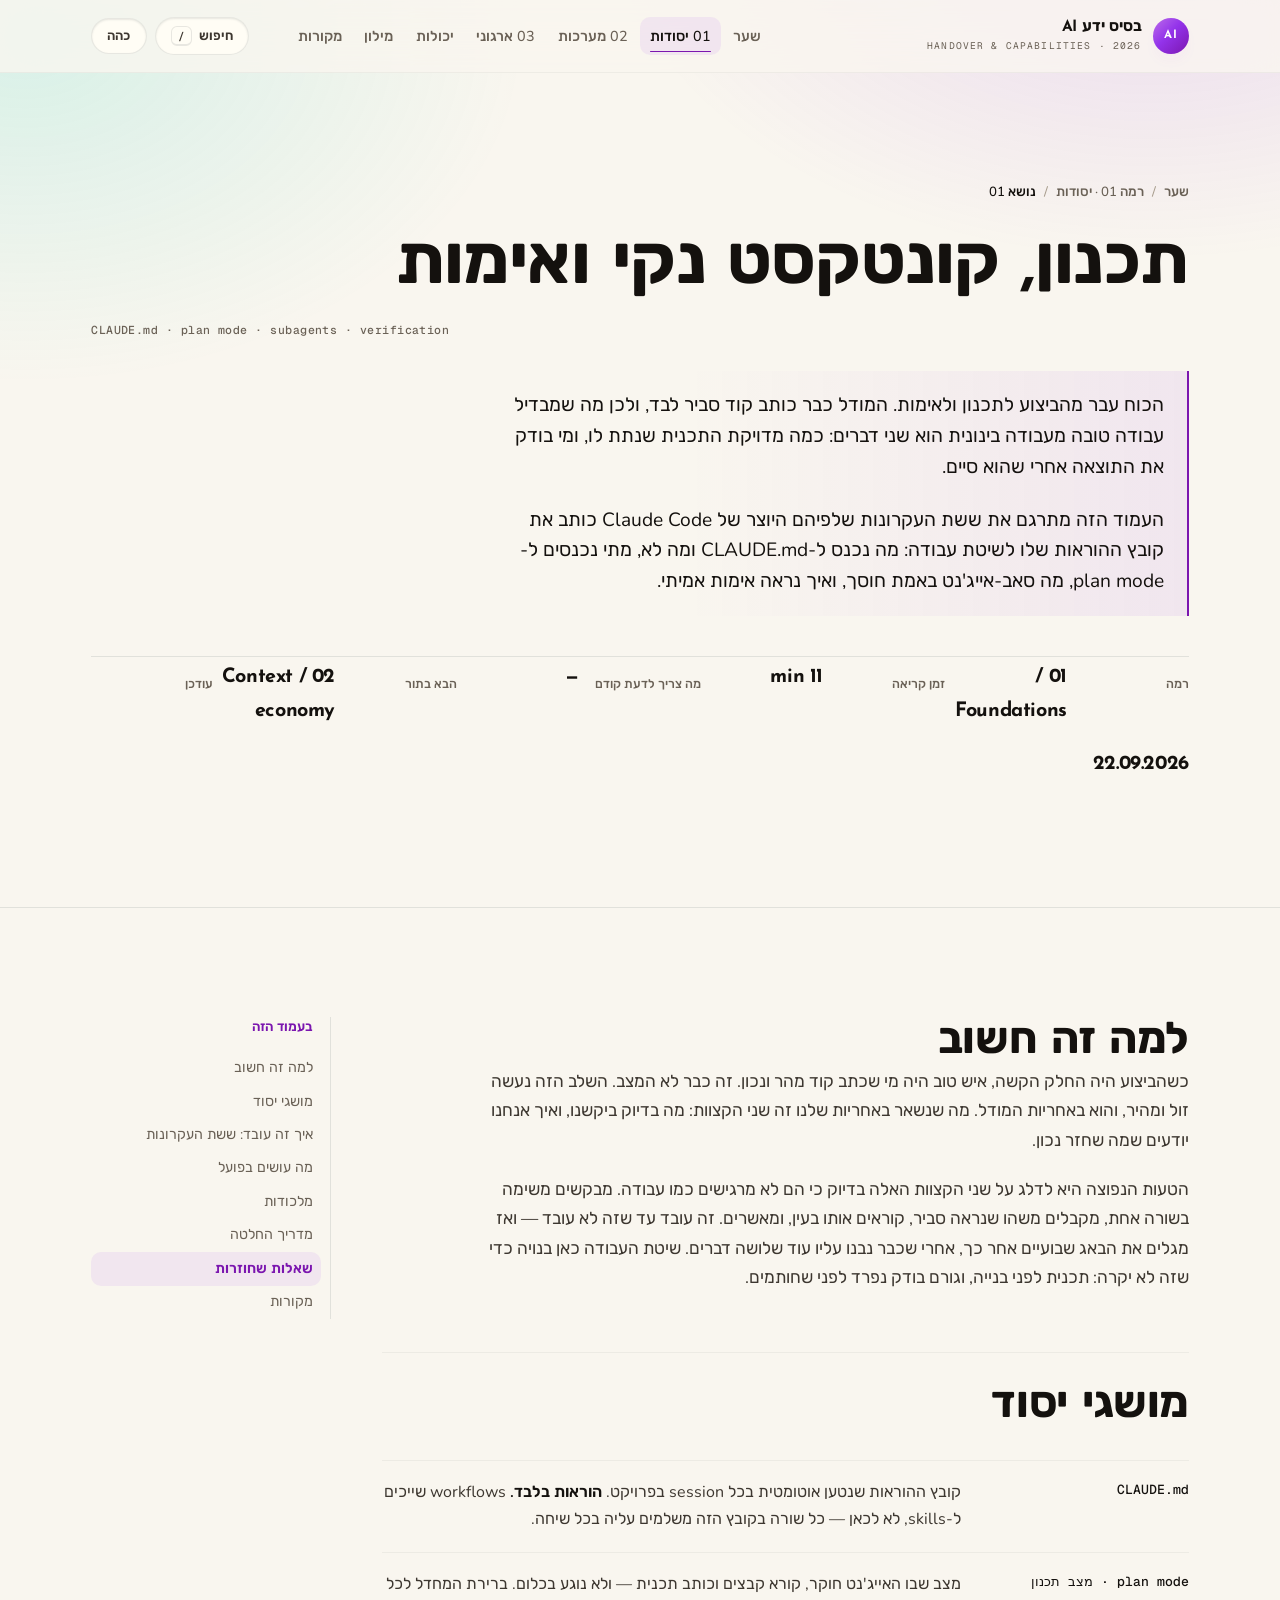
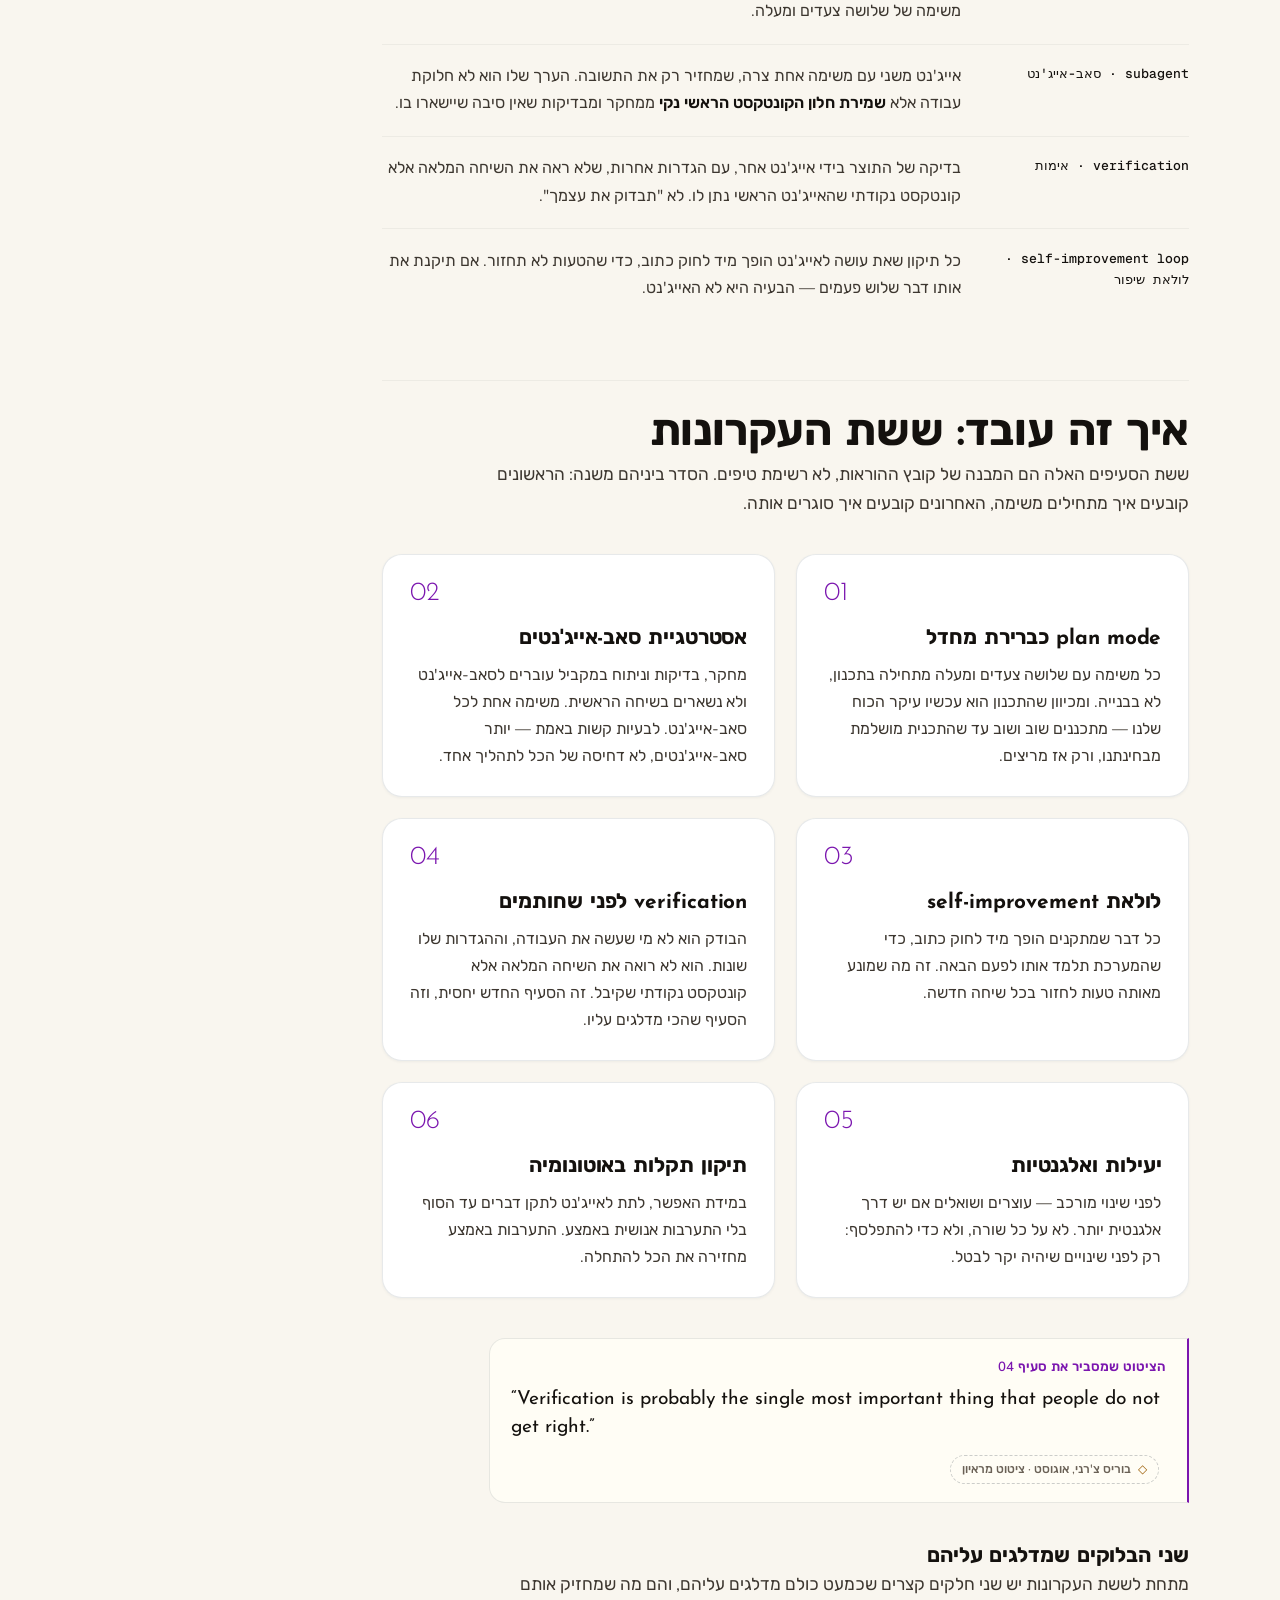
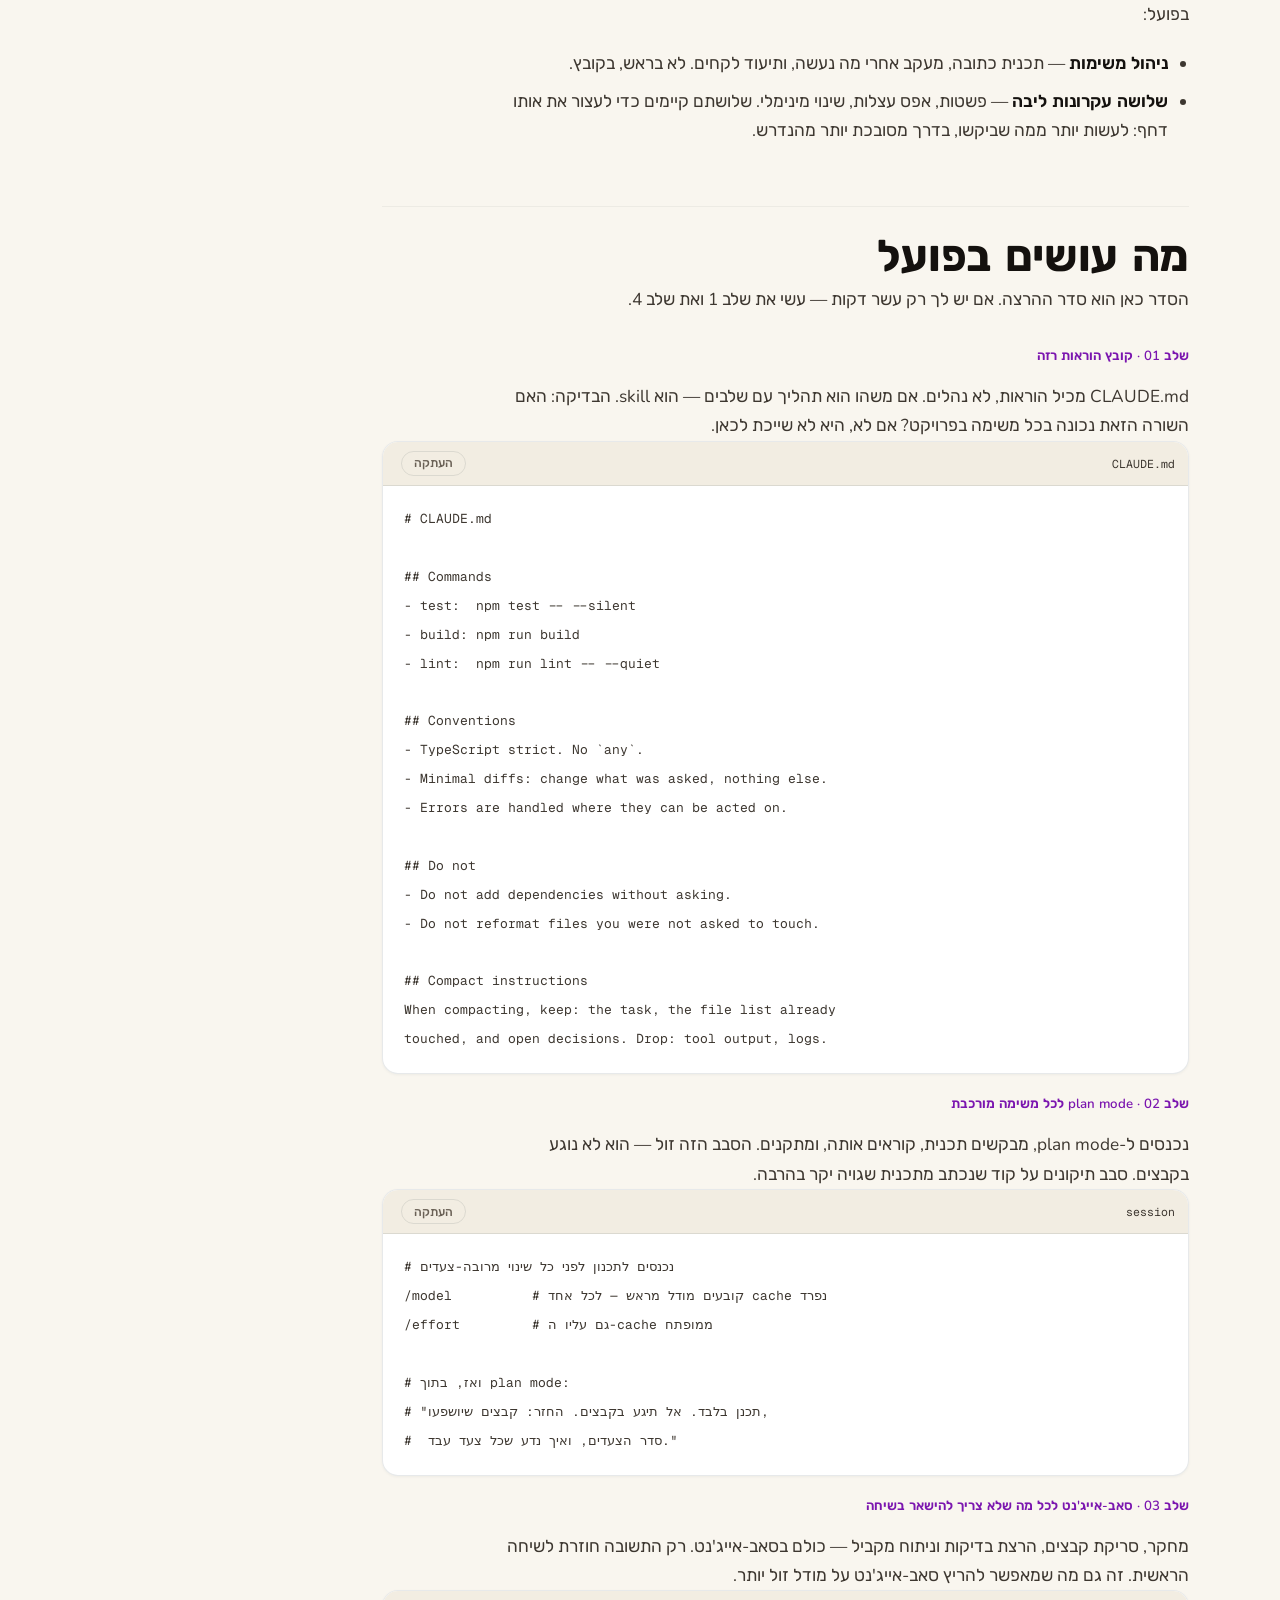
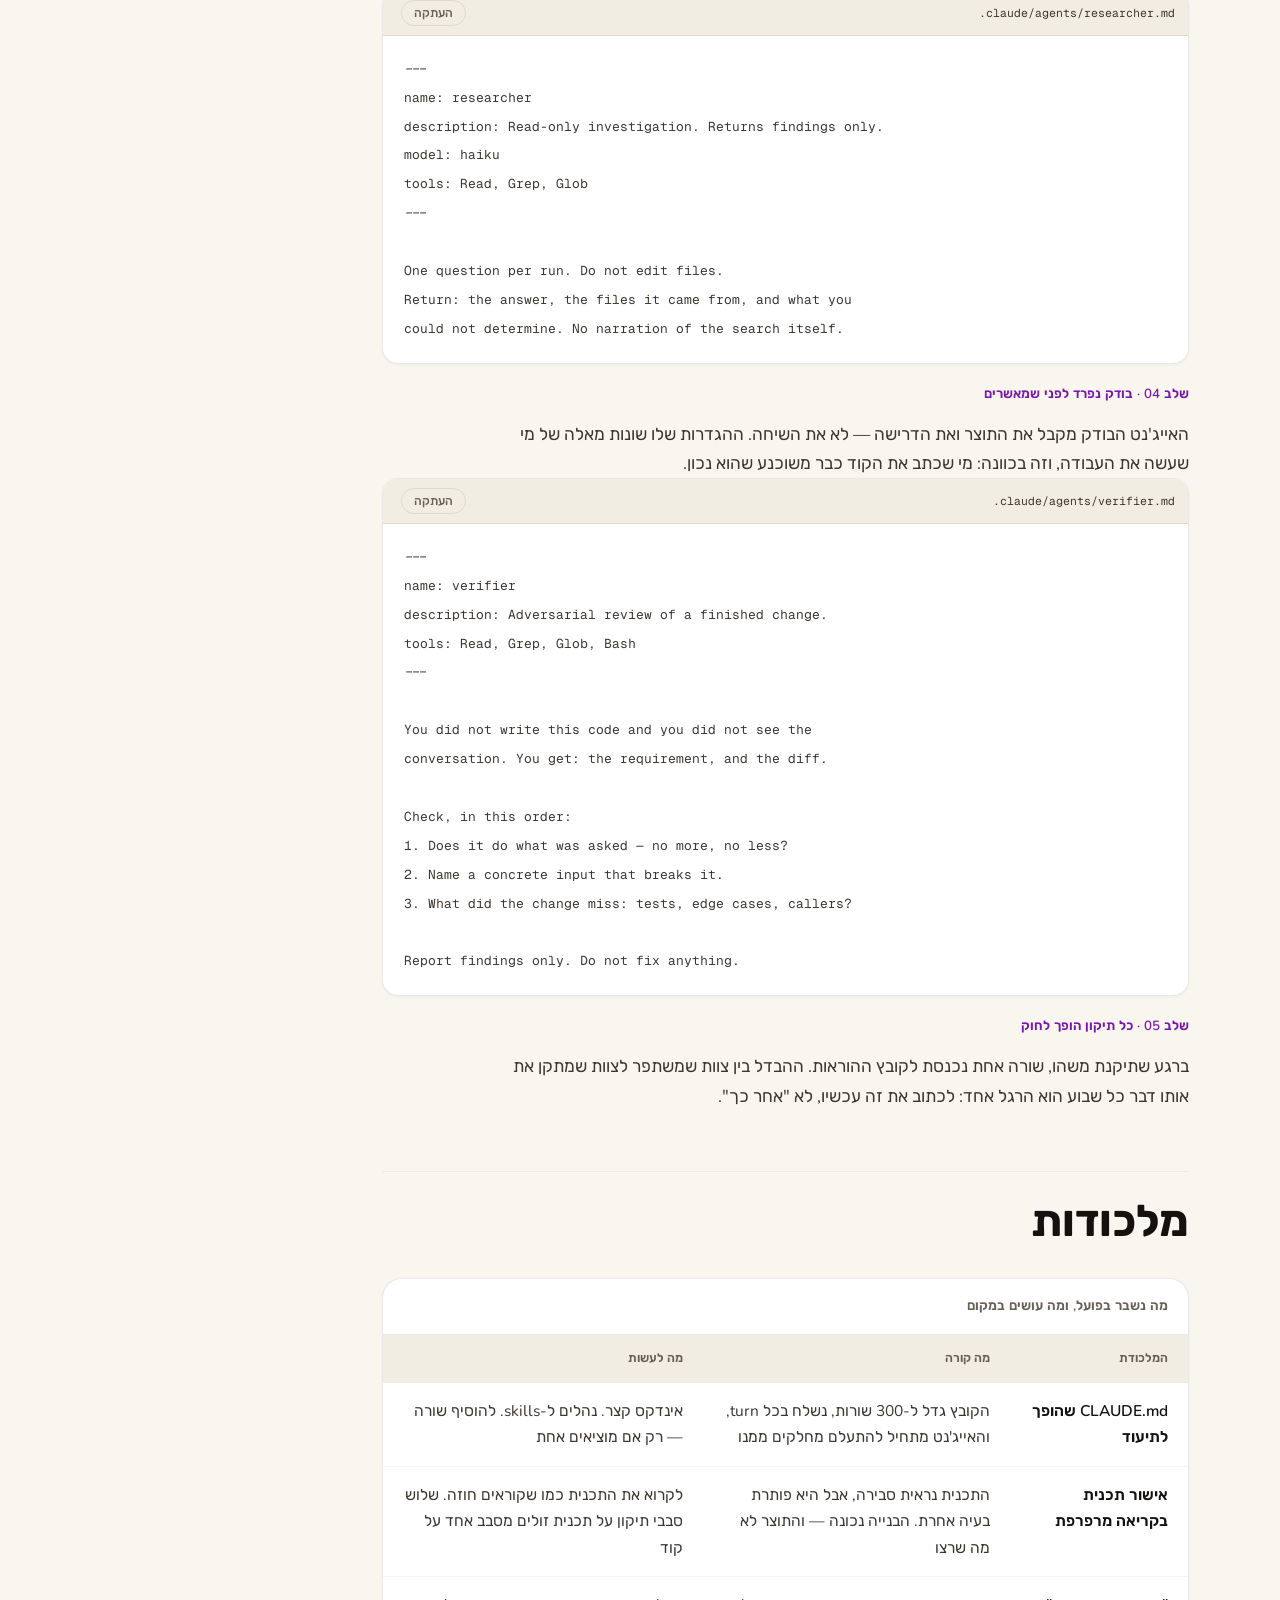
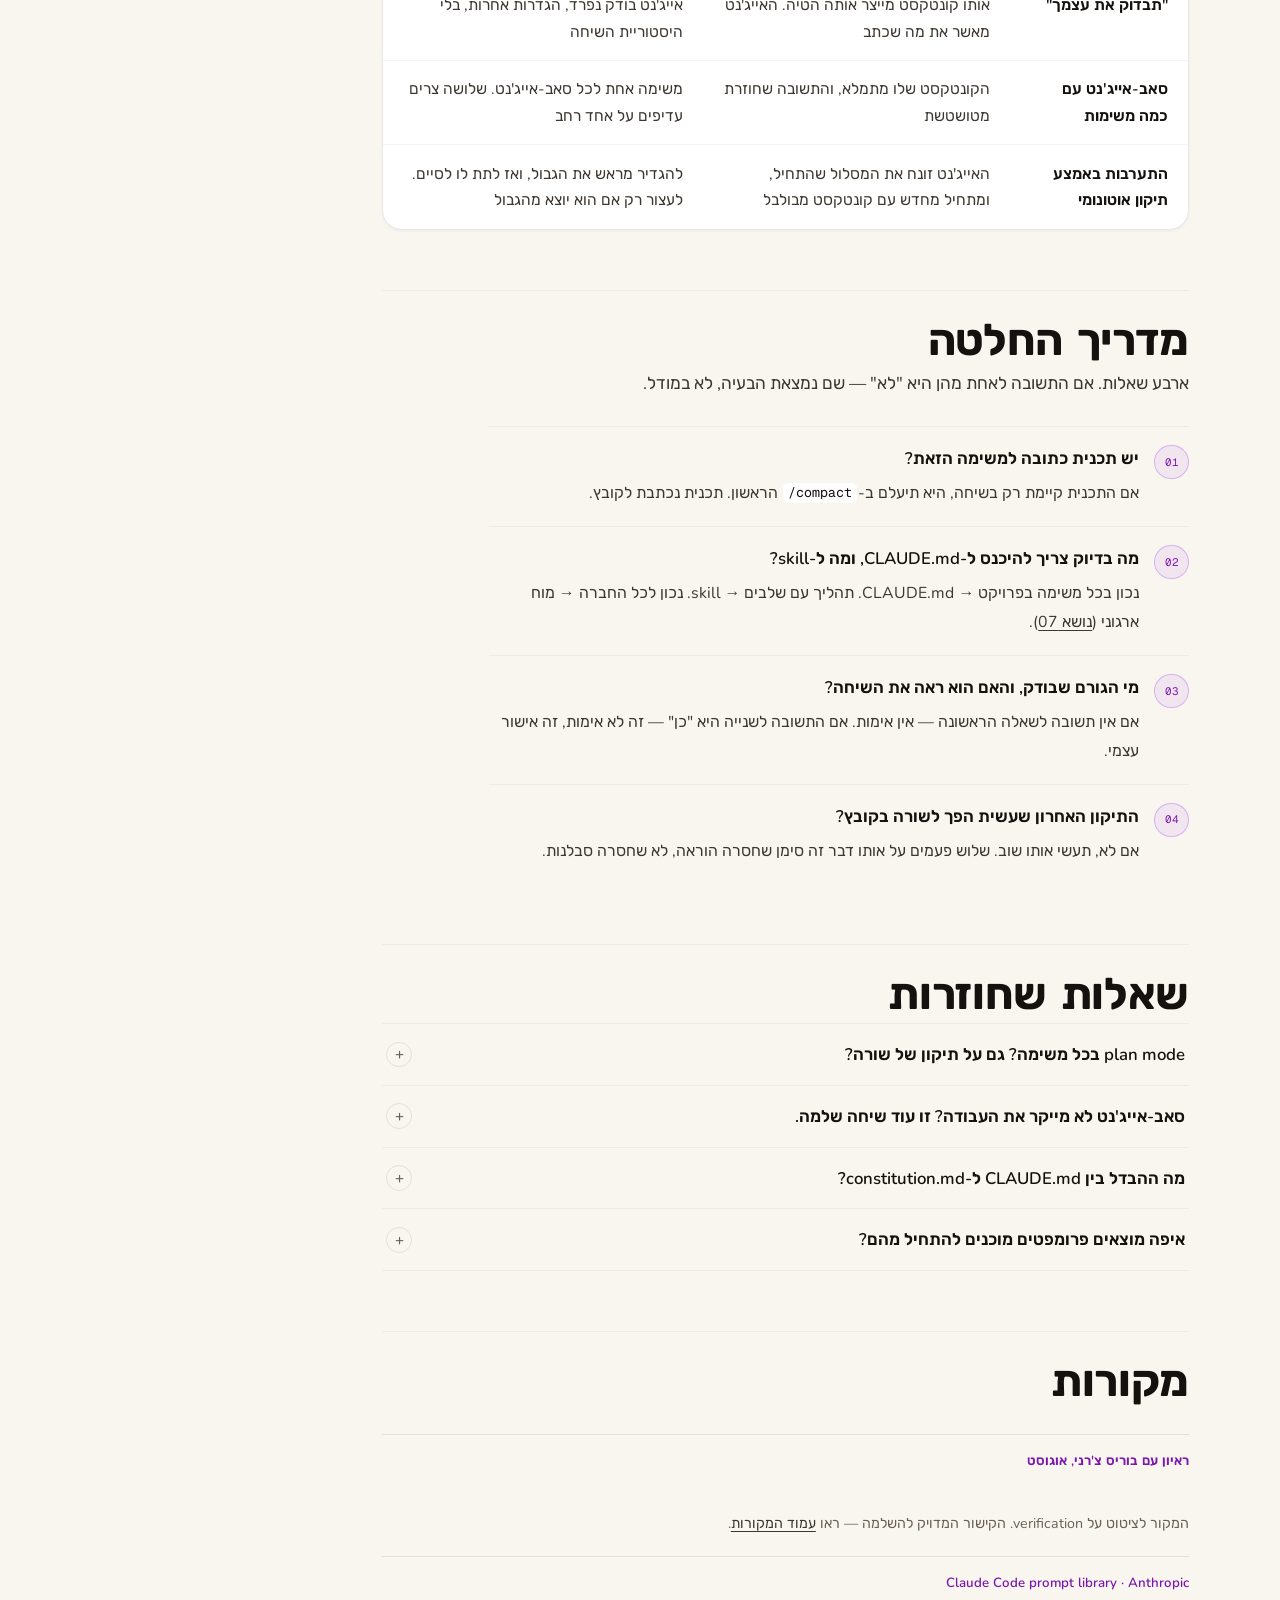
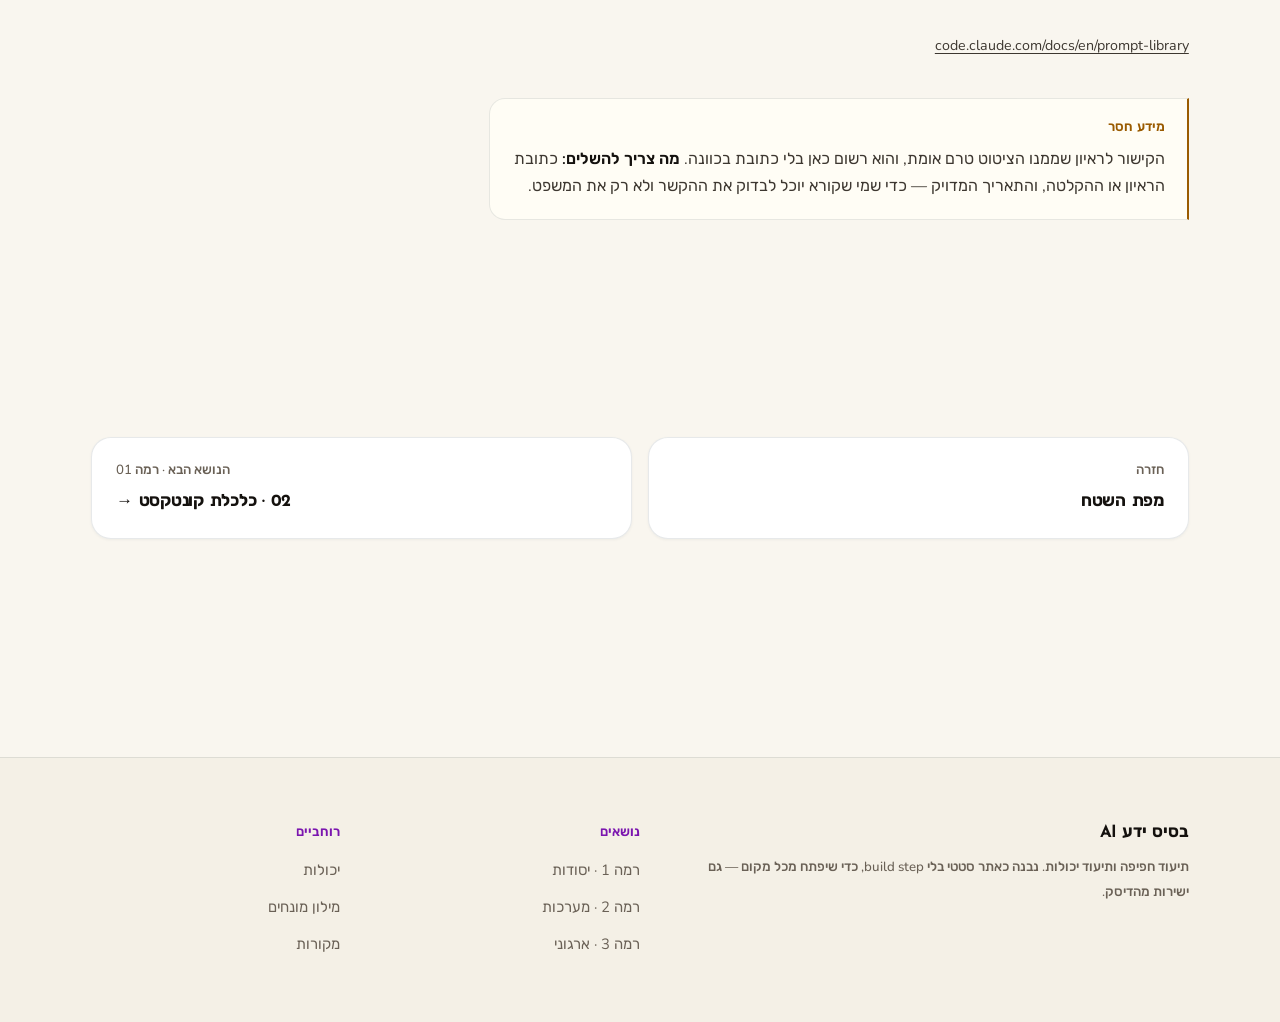
==== 01-claude-md.html @ 1cd757cf "Add all site files for Vercel deployment Generated with Claude Code" ====
<!DOCTYPE html>
<html lang="he" dir="rtl" data-theme="light">
<head>
<meta charset="utf-8">
<meta name="viewport" content="width=device-width, initial-scale=1">
<title>CLAUDE.md, plan mode ו-verification — בסיס ידע AI</title>
<meta name="description" content="ששת העקרונות שלפיהם נכתב CLAUDE.md, למה plan mode הוא ברירת המחדל, מה סאב-אייג'נט באמת חוסך, ולמה אימות הוא הדבר שהכי לא עושים נכון.">
<link rel="preconnect" href="https://fonts.googleapis.com">
<link rel="preconnect" href="https://fonts.gstatic.com" crossorigin>
<link href="https://fonts.googleapis.com/css2?family=Josefin+Sans:wght@300;400;600;700&family=Nunito:wght@300..800&family=Rubik:wght@300..800&family=Geist+Mono:wght@400..600&display=swap" rel="stylesheet">
<link rel="stylesheet" href="assets/styles.css">
<link rel="icon" href="data:,">
<script src="assets/site-data.js"></script>
</head>
<body>
<a class="skip" href="#main">דילוג לתוכן</a>

<header class="site-head">
  <div class="site-head__in">
    <a class="brand" href="index.html">
      <span class="brand__mark" aria-hidden="true">AI</span>
      <span>
        <span class="brand__name">בסיס ידע AI</span>
        <span class="brand__sub">Handover &amp; Capabilities · 2026</span>
      </span>
    </a>
    <nav class="nav" aria-label="ניווט ראשי">
      <a href="index.html">שער</a>
      <a href="01-claude-md.html">01 יסודות</a>
      <a href="03-agent-architecture.html">02 מערכות</a>
      <a href="07-company-brain.html">03 ארגוני</a>
      <a href="capabilities.html">יכולות</a>
      <a href="glossary.html">מילון</a>
      <a href="sources.html">מקורות</a>
    </nav>
    <div class="head-tools">
      <button class="icon-btn" data-search-open aria-label="חיפוש באתר">חיפוש <kbd>/</kbd></button>
      <button class="icon-btn" data-theme-toggle>כהה</button>
      <button class="icon-btn nav-toggle" data-nav-toggle aria-expanded="false" aria-label="תפריט">תפריט</button>
    </div>
  </div>
</header>

<main id="main">

  <!-- ===== כותרת + תשובה ===== -->
  <section class="section">
    <div class="wrap">
      <nav class="crumbs label label--dim" aria-label="מיקום בעמוד">
        <a href="index.html">שער</a>
        <span aria-hidden="true">/</span>
        <a href="index.html#map">רמה 01 · יסודות</a>
        <span aria-hidden="true">/</span>
        <span aria-current="page">נושא 01</span>
      </nav>
      <h1 style="max-width:20ch">תכנון, קונטקסט נקי ואימות</h1>
      <p class="mono mono-dim" dir="ltr" style="margin:1rem 0 0">CLAUDE.md · plan mode · subagents · verification</p>
      <div class="answer" style="margin-top:2rem">
        <p>
          הכוח עבר מהביצוע לתכנון ולאימות. המודל כבר כותב קוד סביר לבד, ולכן מה שמבדיל
          עבודה טובה מעבודה בינונית הוא שני דברים: כמה מדויקת התכנית שנתת לו, ומי בודק את התוצאה
          אחרי שהוא סיים.
        </p>
        <p>
          העמוד הזה מתרגם את ששת העקרונות שלפיהם היוצר של Claude Code כותב את קובץ ההוראות שלו
          לשיטת עבודה: מה נכנס ל-CLAUDE.md ומה לא, מתי נכנסים ל-plan mode, מה סאב-אייג'נט באמת חוסך,
          ואיך נראה אימות אמיתי.
        </p>
      </div>
      <dl class="facts">
        <dt>רמה</dt><dd>01 / Foundations</dd>
        <dt>זמן קריאה</dt><dd>11 min</dd>
        <dt>מה צריך לדעת קודם</dt><dd>—</dd>
        <dt>הבא בתור</dt><dd>02 / Context economy</dd>
        <dt>עודכן</dt><dd>22.09.2026</dd>
      </dl>
    </div>
  </section>

  <!-- ===== גוף ===== -->
  <section class="section hairline-top">
    <div class="wrap doc">
      <div>

        <h2 id="why">למה זה חשוב</h2>
        <div class="prose">
          <p>
            כשהביצוע היה החלק הקשה, איש טוב היה מי שכתב קוד מהר ונכון. זה כבר לא המצב. השלב הזה
            נעשה זול ומהיר, והוא באחריות המודל. מה שנשאר באחריות שלנו זה שני הקצוות: מה בדיוק ביקשנו,
            ואיך אנחנו יודעים שמה שחזר נכון.
          </p>
          <p>
            הטעות הנפוצה היא לדלג על שני הקצוות האלה בדיוק כי הם לא מרגישים כמו עבודה. מבקשים משימה
            בשורה אחת, מקבלים משהו שנראה סביר, קוראים אותו בעין, ומאשרים. זה עובד עד שזה לא עובד —
            ואז מגלים את הבאג שבועיים אחר כך, אחרי שכבר נבנו עליו עוד שלושה דברים. שיטת העבודה כאן
            בנויה כדי שזה לא יקרה: תכנית לפני בנייה, וגורם בודק נפרד לפני שחותמים.
          </p>
        </div>

        <h2 id="terms">מושגי יסוד</h2>
        <dl class="terms">
          <div>
            <dt>CLAUDE.md</dt>
            <dd>
              קובץ ההוראות שנטען אוטומטית בכל session בפרויקט. <b>הוראות בלבד.</b>
              workflows שייכים ל-skills, לא לכאן — כל שורה בקובץ הזה משלמים עליה בכל שיחה.
            </dd>
          </div>
          <div>
            <dt>plan mode · מצב תכנון</dt>
            <dd>
              מצב שבו האייג'נט חוקר, קורא קבצים וכותב תכנית — ולא נוגע בכלום. ברירת המחדל לכל משימה
              של שלושה צעדים ומעלה.
            </dd>
          </div>
          <div>
            <dt>subagent · סאב-אייג'נט</dt>
            <dd>
              אייג'נט משני עם משימה אחת צרה, שמחזיר רק את התשובה. הערך שלו הוא לא חלוקת עבודה אלא
              <b>שמירת חלון הקונטקסט הראשי נקי</b> ממחקר ומבדיקות שאין סיבה שיישארו בו.
            </dd>
          </div>
          <div>
            <dt>verification · אימות</dt>
            <dd>
              בדיקה של התוצר בידי אייג'נט אחר, עם הגדרות אחרות, שלא ראה את השיחה המלאה אלא קונטקסט
              נקודתי שהאייג'נט הראשי נתן לו. לא "תבדוק את עצמך".
            </dd>
          </div>
          <div>
            <dt>self-improvement loop · לולאת שיפור</dt>
            <dd>
              כל תיקון שאת עושה לאייג'נט הופך מיד לחוק כתוב, כדי שהטעות לא תחזור. אם תיקנת את אותו
              דבר שלוש פעמים — הבעיה היא לא האייג'נט.
            </dd>
          </div>
        </dl>

        <h2 id="how">איך זה עובד: ששת העקרונות</h2>
        <div class="prose">
          <p>
            ששת הסעיפים האלה הם המבנה של קובץ ההוראות, לא רשימת טיפים. הסדר ביניהם משנה: הראשונים
            קובעים איך מתחילים משימה, האחרונים קובעים איך סוגרים אותה.
          </p>
        </div>

        <div class="grid grid-2" style="margin-top:2.25rem">
          <div class="mod">
            <span class="num">01</span>
            <h3>plan mode כברירת מחדל</h3>
            <p>
              כל משימה עם שלושה צעדים ומעלה מתחילה בתכנון, לא בבנייה. ומכיוון שהתכנון הוא עכשיו
              עיקר הכוח שלנו — מתכננים שוב ושוב עד שהתכנית מושלמת מבחינתנו, ורק אז מריצים.
            </p>
          </div>
          <div class="mod">
            <span class="num">02</span>
            <h3>אסטרטגיית סאב-אייג'נטים</h3>
            <p>
              מחקר, בדיקות וניתוח במקביל עוברים לסאב-אייג'נט ולא נשארים בשיחה הראשית. משימה אחת
              לכל סאב-אייג'נט. לבעיות קשות באמת — יותר סאב-אייג'נטים, לא דחיסה של הכל לתהליך אחד.
            </p>
          </div>
          <div class="mod">
            <span class="num">03</span>
            <h3>לולאת self-improvement</h3>
            <p>
              כל דבר שמתקנים הופך מיד לחוק כתוב, כדי שהמערכת תלמד אותו לפעם הבאה. זה מה שמונע
              מאותה טעות לחזור בכל שיחה חדשה.
            </p>
          </div>
          <div class="mod">
            <span class="num">04</span>
            <h3>verification לפני שחותמים</h3>
            <p>
              הבודק הוא לא מי שעשה את העבודה, וההגדרות שלו שונות. הוא לא רואה את השיחה המלאה
              אלא קונטקסט נקודתי שקיבל. זה הסעיף החדש יחסית, וזה הסעיף שהכי מדלגים עליו.
            </p>
          </div>
          <div class="mod">
            <span class="num">05</span>
            <h3>יעילות ואלגנטיות</h3>
            <p>
              לפני שינוי מורכב — עוצרים ושואלים אם יש דרך אלגנטית יותר. לא על כל שורה, ולא כדי
              להתפלסף: רק לפני שינויים שיהיה יקר לבטל.
            </p>
          </div>
          <div class="mod">
            <span class="num">06</span>
            <h3>תיקון תקלות באוטונומיה</h3>
            <p>
              במידת האפשר, לתת לאייג'נט לתקן דברים עד הסוף בלי התערבות אנושית באמצע. התערבות
              באמצע מחזירה את הכל להתחלה.
            </p>
          </div>
        </div>

        <div class="note" style="margin-top:2.5rem">
          <span class="label">הציטוט שמסביר את סעיף 04</span>
          <p class="lat" dir="ltr" style="font-family:var(--font-disp);font-size:1.2rem;line-height:1.5;color:var(--ink)">
            “Verification is probably the single most important thing that people do not get right.”
          </p>
          <p><span class="claim">בוריס צ'רני, אוגוסט · ציטוט מראיון</span></p>
        </div>

        <div class="prose" style="margin-top:2.5rem">
          <h3>שני הבלוקים שמדלגים עליהם</h3>
          <p>
            מתחת לששת העקרונות יש שני חלקים קצרים שכמעט כולם מדלגים עליהם, והם מה שמחזיק אותם בפועל:
          </p>
          <ul>
            <li><b>ניהול משימות</b> — תכנית כתובה, מעקב אחרי מה נעשה, ותיעוד לקחים. לא בראש, בקובץ.</li>
            <li><b>שלושה עקרונות ליבה</b> — פשטות, אפס עצלות, שינוי מינימלי. שלושתם קיימים כדי לעצור
              את אותו דחף: לעשות יותר ממה שביקשו, בדרך מסובכת יותר מהנדרש.</li>
          </ul>
        </div>

        <h2 id="do">מה עושים בפועל</h2>
        <div class="prose">
          <p>
            הסדר כאן הוא סדר ההרצה. אם יש לך רק עשר דקות — עשי את שלב 1 ואת שלב 4.
          </p>
        </div>

        <div class="stack" style="margin-top:2rem">
          <div>
            <p class="label">שלב 01 · קובץ הוראות רזה</p>
            <div class="prose">
              <p>
                CLAUDE.md מכיל הוראות, לא נהלים. אם משהו הוא תהליך עם שלבים — הוא skill. הבדיקה:
                האם השורה הזאת נכונה בכל משימה בפרויקט? אם לא, היא לא שייכת לכאן.
              </p>
            </div>
            <div class="code">
              <div class="code__head">
                <span class="code__label">CLAUDE.md</span>
                <button class="copy" type="button">העתקה</button>
              </div>
<pre><code># CLAUDE.md

## Commands
- test:  npm test -- --silent
- build: npm run build
- lint:  npm run lint -- --quiet

## Conventions
- TypeScript strict. No `any`.
- Minimal diffs: change what was asked, nothing else.
- Errors are handled where they can be acted on.

## Do not
- Do not add dependencies without asking.
- Do not reformat files you were not asked to touch.

## Compact instructions
When compacting, keep: the task, the file list already
touched, and open decisions. Drop: tool output, logs.</code></pre>
            </div>
          </div>

          <div>
            <p class="label">שלב 02 · plan mode לכל משימה מורכבת</p>
            <div class="prose">
              <p>
                נכנסים ל-plan mode, מבקשים תכנית, קוראים אותה, ומתקנים. הסבב הזה זול — הוא לא נוגע
                בקבצים. סבב תיקונים על קוד שנכתב מתכנית שגויה יקר בהרבה.
              </p>
            </div>
            <div class="code">
              <div class="code__head">
                <span class="code__label">session</span>
                <button class="copy" type="button">העתקה</button>
              </div>
<pre><code># נכנסים לתכנון לפני כל שינוי מרובה-צעדים
/model          # קובעים מודל מראש — לכל אחד cache נפרד
/effort         # גם עליו ה-cache ממופתח

# ואז, בתוך plan mode:
# "תכנן בלבד. אל תיגע בקבצים. החזר: קבצים שיושפעו,
#  סדר הצעדים, ואיך נדע שכל צעד עבד."</code></pre>
            </div>
          </div>

          <div>
            <p class="label">שלב 03 · סאב-אייג'נט לכל מה שלא צריך להישאר בשיחה</p>
            <div class="prose">
              <p>
                מחקר, סריקת קבצים, הרצת בדיקות וניתוח מקביל — כולם בסאב-אייג'נט. רק התשובה חוזרת
                לשיחה הראשית. זה גם מה שמאפשר להריץ סאב-אייג'נט על מודל זול יותר.
              </p>
            </div>
            <div class="code">
              <div class="code__head">
                <span class="code__label">.claude/agents/researcher.md</span>
                <button class="copy" type="button">העתקה</button>
              </div>
<pre><code>---
name: researcher
description: Read-only investigation. Returns findings only.
model: haiku
tools: Read, Grep, Glob
---

One question per run. Do not edit files.
Return: the answer, the files it came from, and what you
could not determine. No narration of the search itself.</code></pre>
            </div>
          </div>

          <div>
            <p class="label">שלב 04 · בודק נפרד לפני שמאשרים</p>
            <div class="prose">
              <p>
                האייג'נט הבודק מקבל את התוצר ואת הדרישה — לא את השיחה. ההגדרות שלו שונות מאלה של
                מי שעשה את העבודה, וזה בכוונה: מי שכתב את הקוד כבר משוכנע שהוא נכון.
              </p>
            </div>
            <div class="code">
              <div class="code__head">
                <span class="code__label">.claude/agents/verifier.md</span>
                <button class="copy" type="button">העתקה</button>
              </div>
<pre><code>---
name: verifier
description: Adversarial review of a finished change.
tools: Read, Grep, Glob, Bash
---

You did not write this code and you did not see the
conversation. You get: the requirement, and the diff.

Check, in this order:
1. Does it do what was asked — no more, no less?
2. Name a concrete input that breaks it.
3. What did the change miss: tests, edge cases, callers?

Report findings only. Do not fix anything.</code></pre>
            </div>
          </div>

          <div>
            <p class="label">שלב 05 · כל תיקון הופך לחוק</p>
            <div class="prose">
              <p>
                ברגע שתיקנת משהו, שורה אחת נכנסת לקובץ ההוראות. ההבדל בין צוות שמשתפר לצוות שמתקן
                את אותו דבר כל שבוע הוא הרגל אחד: לכתוב את זה עכשיו, לא "אחר כך".
              </p>
            </div>
          </div>
        </div>

        <h2 id="traps">מלכודות</h2>
        <div class="table-scroll">
          <table class="decide">
            <caption>מה נשבר בפועל, ומה עושים במקום</caption>
            <thead>
              <tr><th>המלכודת</th><th>מה קורה</th><th>מה לעשות</th></tr>
            </thead>
            <tbody>
              <tr>
                <td>CLAUDE.md שהופך לתיעוד</td>
                <td>הקובץ גדל ל-300 שורות, נשלח בכל turn, והאייג'נט מתחיל להתעלם מחלקים ממנו</td>
                <td>אינדקס קצר. נהלים ל-skills. להוסיף שורה — רק אם מוציאים אחת</td>
              </tr>
              <tr>
                <td>אישור תכנית בקריאה מרפרפת</td>
                <td>התכנית נראית סבירה, אבל היא פותרת בעיה אחרת. הבנייה נכונה — והתוצר לא מה שרצו</td>
                <td>לקרוא את התכנית כמו שקוראים חוזה. שלוש סבבי תיקון על תכנית זולים מסבב אחד על קוד</td>
              </tr>
              <tr>
                <td>"תבדוק את עצמך"</td>
                <td>אותו קונטקסט מייצר אותה הטיה. האייג'נט מאשר את מה שכתב</td>
                <td>אייג'נט בודק נפרד, הגדרות אחרות, בלי היסטוריית השיחה</td>
              </tr>
              <tr>
                <td>סאב-אייג'נט עם כמה משימות</td>
                <td>הקונטקסט שלו מתמלא, והתשובה שחוזרת מטושטשת</td>
                <td>משימה אחת לכל סאב-אייג'נט. שלושה צרים עדיפים על אחד רחב</td>
              </tr>
              <tr>
                <td>התערבות באמצע תיקון אוטונומי</td>
                <td>האייג'נט זונח את המסלול שהתחיל, ומתחיל מחדש עם קונטקסט מבולבל</td>
                <td>להגדיר מראש את הגבול, ואז לתת לו לסיים. לעצור רק אם הוא יוצא מהגבול</td>
              </tr>
            </tbody>
          </table>
        </div>

        <h2 id="decide">מדריך החלטה</h2>
        <div class="prose">
          <p>ארבע שאלות. אם התשובה לאחת מהן היא "לא" — שם נמצאת הבעיה, לא במודל.</p>
        </div>
        <ol class="check">
          <li>
            <b>יש תכנית כתובה למשימה הזאת?</b>
            <span>אם התכנית קיימת רק בשיחה, היא תיעלם ב-<code>/compact</code> הראשון. תכנית נכתבת לקובץ.</span>
          </li>
          <li>
            <b>מה בדיוק צריך להיכנס ל-CLAUDE.md, ומה ל-skill?</b>
            <span>נכון בכל משימה בפרויקט → CLAUDE.md. תהליך עם שלבים → skill. נכון לכל החברה → מוח ארגוני (<a href="07-company-brain.html">נושא 07</a>).</span>
          </li>
          <li>
            <b>מי הגורם שבודק, והאם הוא ראה את השיחה?</b>
            <span>אם אין תשובה לשאלה הראשונה — אין אימות. אם התשובה לשנייה היא "כן" — זה לא אימות, זה אישור עצמי.</span>
          </li>
          <li>
            <b>התיקון האחרון שעשית הפך לשורה בקובץ?</b>
            <span>אם לא, תעשי אותו שוב. שלוש פעמים על אותו דבר זה סימן שחסרה הוראה, לא שחסרה סבלנות.</span>
          </li>
        </ol>

        <h2 id="faq">שאלות שחוזרות</h2>
        <div>
          <div class="faq-item">
            <button class="faq-q" type="button" aria-expanded="false">
              <span>plan mode בכל משימה? גם על תיקון של שורה?</span>
              <span class="faq-x" aria-hidden="true">+</span>
            </button>
            <div class="faq-a"><div class="faq-a-inner"><div>
              לא. הגבול הוא שלושה צעדים. תיקון שורה, שינוי טקסט, הוספת בדיקה אחת — ישר לעבודה.
              הכלל קיים בשביל המשימות שנראות קטנות ומתגלות כשלושה קבצים וארבעה callers.
            </div></div></div>
          </div>
          <div class="faq-item">
            <button class="faq-q" type="button" aria-expanded="false">
              <span>סאב-אייג'נט לא מייקר את העבודה? זו עוד שיחה שלמה.</span>
              <span class="faq-x" aria-hidden="true">+</span>
            </button>
            <div class="faq-a"><div class="faq-a-inner"><div>
              בדרך כלל להפך. המחקר עצמו עולה פעם אחת בשיחה של הסאב-אייג'נט, ולשיחה הראשית חוזרת
              רק התשובה — שנשלחת מחדש בכל turn. בלי סאב-אייג'נט, כל הפלט של החיפוש נשלח שוב ושוב.
              ההסבר המלא ב<a href="02-context-economy.html">נושא 02</a>.
            </div></div></div>
          </div>
          <div class="faq-item">
            <button class="faq-q" type="button" aria-expanded="false">
              <span>מה ההבדל בין CLAUDE.md ל-constitution.md?</span>
              <span class="faq-x" aria-hidden="true">+</span>
            </button>
            <div class="faq-a"><div class="faq-a-inner"><div>
              CLAUDE.md הוא הוראות עבודה לפרויקט: פקודות, קונבנציות, מה אסור. constitution.md הוא
              הקשר: התפקיד, העדיפויות, פרטי הארגון ומה להתעלם ממנו. הראשון אומר <em>איך</em> לעבוד,
              השני אומר <em>בשביל מי</em>. הפירוט ב<a href="03-agent-architecture.html">נושא 03</a>.
            </div></div></div>
          </div>
          <div class="faq-item">
            <button class="faq-q" type="button" aria-expanded="false">
              <span>איפה מוצאים פרומפטים מוכנים להתחיל מהם?</span>
              <span class="faq-x" aria-hidden="true">+</span>
            </button>
            <div class="faq-a"><div class="faq-a-inner"><div>
              בספריית הפרומפטים הרשמית:
              <a class="lat" href="https://code.claude.com/docs/en/prompt-library" target="_blank" rel="noopener">code.claude.com/docs/en/prompt-library</a>.
              זה גם מקור טוב ללמוד מבנה של פרומפט טוב, לא רק להעתיק ממנו.
            </div></div></div>
          </div>
        </div>

        <h2 id="sources">מקורות</h2>
        <ul class="stack" style="list-style:none;padding:0;margin-top:1.5rem">
          <li class="hairline-top" style="padding-top:1rem">
            <p class="label">ראיון עם בוריס צ'רני, אוגוסט</p>
            <p class="source-note">המקור לציטוט על verification. הקישור המדויק להשלמה — ראו <a href="sources.html">עמוד המקורות</a>.</p>
          </li>
          <li class="hairline-top" style="padding-top:1rem">
            <p class="label">Claude Code prompt library · Anthropic</p>
            <p class="source-note"><a class="lat" href="https://code.claude.com/docs/en/prompt-library" target="_blank" rel="noopener">code.claude.com/docs/en/prompt-library</a></p>
          </li>
        </ul>

        <div class="note note--gap" style="margin-top:2.5rem">
          <span class="label">מידע חסר</span>
          <p>
            הקישור לראיון שממנו הציטוט טרם אומת, והוא רשום כאן בלי כתובת בכוונה.
            <b>מה צריך להשלים:</b> כתובת הראיון או ההקלטה, והתאריך המדויק — כדי שמי שקורא יוכל
            לבדוק את ההקשר ולא רק את המשפט.
          </p>
        </div>

      </div>

      <aside class="toc" data-toc aria-label="תוכן העמוד">
        <span class="label">בעמוד הזה</span>
      </aside>
    </div>
  </section>

  <section class="section" style="padding-top:0">
    <div class="wrap">
      <nav class="pager" aria-label="ניווט בין נושאים">
        <a href="index.html#map">
          <span class="label label--dim">חזרה</span>
          <strong>מפת השטח</strong>
        </a>
        <a href="02-context-economy.html">
          <span class="label label--dim">הנושא הבא · רמה 01</span>
          <strong>02 · כלכלת קונטקסט →</strong>
        </a>
      </nav>
    </div>
  </section>
</main>

<footer class="site-foot">
  <div class="wrap foot-grid">
    <div>
      <h3>בסיס ידע AI</h3>
      <p class="label label--dim" style="line-height:1.85">
        תיעוד חפיפה ותיעוד יכולות. נבנה כאתר סטטי בלי build step,
        כדי שיפתח מכל מקום — גם ישירות מהדיסק.
      </p>
    </div>
    <div>
      <p class="label">נושאים</p>
      <ul>
        <li><a href="01-claude-md.html">רמה 1 · יסודות</a></li>
        <li><a href="03-agent-architecture.html">רמה 2 · מערכות</a></li>
        <li><a href="07-company-brain.html">רמה 3 · ארגוני</a></li>
      </ul>
    </div>
    <div>
      <p class="label">רוחביים</p>
      <ul>
        <li><a href="capabilities.html">יכולות</a></li>
        <li><a href="glossary.html">מילון מונחים</a></li>
        <li><a href="sources.html">מקורות</a></li>
      </ul>
    </div>
  </div>
</footer>

<!-- חיפוש -->
<div class="search" data-search role="dialog" aria-modal="true" aria-label="חיפוש באתר">
  <div class="search__veil"></div>
  <div class="search__panel">
    <input class="search__input" id="site-search" name="q" type="search" placeholder="חיפוש בכל האתר, במילון ובארגז הכלים…" aria-label="שדה חיפוש">
    <div class="search__results"></div>
    <div class="search__foot">
      <span class="label label--dim"><kbd>↑</kbd> <kbd>↓</kbd> מעבר</span>
      <span class="label label--dim"><kbd>Enter</kbd> פתיחה</span>
      <span class="label label--dim"><kbd>Esc</kbd> סגירה</span>
    </div>
  </div>
</div>

<script src="assets/search-index.js"></script>
<script src="assets/app.js"></script>
</body>
</html>
---- assets/styles.css ----
/* ============================================================
   בסיס ידע AI — מערכת עיצוב
   Light-first: קנבס שמנת חם, משטחים מוגבהים, אקסנט סגול אחד,
   פינות מעוגלות רחבות וצללים רכים ורחבים.
   חוק הברזל: כל צבע/מידה מוגדר כטוקן בסעיף 1.
   מחוץ לסעיף 1 אין ערך גלם — רק var().
   קובץ אחד. אין build step. אין תלויות. עובד מ-file://.
   ============================================================ */

/* ---------- 1. טוקנים ---------- */
:root {
  color-scheme: light;

  /* משטחים — כל שכבה עולה מעל הקנבס */
  --bg:            #F9F6EF;
  --bg-2:          #F4F0E6;
  --s-1:           #FFFDF5;
  --s-2:           #FFFFFF;
  --s-3:           #F2EDE2;
  --s-hi:          #E9E2D4;

  /* דיו */
  --ink:           #14110E;
  --ink-dim:       #3D3730;
  --ink-faint:     #6A6156;
  --rule:          #A79C8C;

  /* קווים */
  --line:          rgba(26, 38, 52, .10);
  --line-soft:     rgba(26, 38, 52, .05);
  --line-hi:       rgba(26, 38, 52, .22);
  --grid:          transparent;

  /* אקסנט — סגול. כטקסט וכמסגרת בשתי הערכות */
  --brand:         #7B16AF;
  --brand-ink:     #FFFFFF;
  --accent:        #7B16AF;
  --accent-soft:   rgba(147, 51, 234, .08);
  --accent-line:   rgba(147, 51, 234, .30);
  --accent-glow:   rgba(147, 51, 234, .16);
  --violet-2:      #9333EA;
  --violet-3:      #BC6CEA;
  --lilac:         rgba(193, 145, 222, .58);
  --mint:          rgba(20, 209, 189, .14);

  /* pill כהה — ה-CTA הראשי. מתהפך בערכה הכהה */
  --pill:          #17130F;
  --pill-ink:      #FFFDF5;

  /* סדרות בגרפים ומצבים */
  --series-1:      #2563C9;
  --series-1-ink:  #FFFFFF;
  --amber:         #9A5B00;
  --rose:          #C02B3C;

  /* עומק — רך ורחב, בלי קו כהה */
  --sh-1: 0 1px 3px rgba(26, 38, 52, .05);
  --sh-2: 0 1px 2px rgba(26, 38, 52, .04), 0 14px 30px rgba(26, 38, 52, .07);
  --sh-3: 0 2px 6px rgba(26, 38, 52, .04), 0 22px 44px rgba(28, 28, 24, .10), 0 50px 80px -40px rgba(28, 28, 24, .16);
  --glass: rgba(249, 246, 239, .82);
  --veil:  rgba(28, 24, 20, .38);

  /* טיפוגרפיה — הלטינית מ-Josefin Sans/Nunito, העברית מ-Rubik */
  --font-disp:  'Josefin Sans', 'Rubik', 'Heebo', 'Segoe UI', Arial, sans-serif;
  --font-sans:  'Nunito', 'Rubik', 'Assistant', 'Segoe UI', 'Arial Hebrew', Arial, sans-serif;
  --font-mono:  'Geist Mono', 'JetBrains Mono', 'Consolas', 'Courier New', monospace;
  --wide:       normal;
  --fs-mono:    .72rem;

  /* מידות */
  --gutter:      clamp(1.15rem, 4vw, 4rem);
  --section-y:   clamp(3.75rem, 8.5vw, 8rem);
  --max:         1200px;
  --measure:     70ch;
  --head-h:      4.5rem;

  --r-1:         10px;
  --r-2:         16px;
  --r-3:         26px;
  --radius-pill: 999px;
  --radius-box:  20px;

  --t:      180ms cubic-bezier(.22, 1, .36, 1);
  --t-slow: 420ms cubic-bezier(.22, 1, .36, 1);

  /* --- שמות מהגרסה הקודמת. ה-JS משתמש בהם, ולכן הם נשארים --- */
  --paper:         var(--bg);
  --paper-2:       var(--s-2);
  --kraft:         var(--s-3);
  --espresso:      var(--s-1);
  --espresso-ink:  var(--ink);
  --espresso-dim:  var(--ink-dim);
  --espresso-line: var(--line);
  --forest:        var(--series-1);
  --forest-ink:    var(--series-1-ink);
  --brass:         var(--accent);
  --gold:          var(--accent);
  --warn:          var(--amber);
  --font-display:  var(--font-disp);
}

/* ---------- 1b. ערכה כהה ---------- */
[data-theme="dark"] {
  color-scheme: dark;

  --bg:            #14110E;
  --bg-2:          #191510;
  --s-1:           #201B15;
  --s-2:           #262018;
  --s-3:           #2E2720;
  --s-hi:          #3A3128;

  --ink:           #F8F4EB;
  --ink-dim:       #D6CDBF;
  --ink-faint:     #A79C8B;
  --rule:          #6C6153;

  --line:          rgba(255, 253, 245, .11);
  --line-soft:     rgba(255, 253, 245, .055);
  --line-hi:       rgba(255, 253, 245, .22);

  /* סגול כהה אינו קריא על רקע כהה, ולכן האקסנט הטקסטואלי כאן בהיר */
  --brand:         #9333EA;
  --brand-ink:     #FFFFFF;
  --accent:        #CFA3F2;
  --accent-soft:   rgba(207, 163, 242, .13);
  --accent-line:   rgba(207, 163, 242, .34);
  --accent-glow:   rgba(147, 51, 234, .22);
  --lilac:         rgba(193, 145, 222, .40);
  --mint:          rgba(20, 209, 189, .10);

  --pill:          #F8F4EB;
  --pill-ink:      #14110E;

  --series-1:      #93B8FF;
  --series-1-ink:  #0E1526;
  --amber:         #EFB360;
  --rose:          #FF8C96;

  --sh-1: 0 1px 2px rgba(0, 0, 0, .50);
  --sh-2: 0 2px 6px rgba(0, 0, 0, .42), 0 14px 32px -16px rgba(0, 0, 0, .80);
  --sh-3: 0 4px 12px rgba(0, 0, 0, .38), 0 30px 66px -26px rgba(0, 0, 0, .92);
  --glass: rgba(20, 17, 14, .78);
  --veil:  rgba(6, 5, 4, .62);
}

/* ---------- 2. בסיס ---------- */
*, *::before, *::after { box-sizing: border-box; }

html { -webkit-text-size-adjust: 100%; scroll-behavior: smooth; }

body {
  margin: 0;
  background: var(--bg);
  color: var(--ink-dim);
  font-family: var(--font-sans);
  font-size: 1.0625rem;
  line-height: 1.7;
  -webkit-font-smoothing: antialiased;
  text-rendering: optimizeLegibility;
  overflow-x: hidden;
}

/* שטיפת רקע — התחליף לגריד: לילך בקצה אחד, מנטה בשני. בלי תמונה חיצונית */
body::before {
  content: "";
  position: fixed;
  inset: 0;
  z-index: -2;
  pointer-events: none;
  background:
    radial-gradient(54rem 36rem at 90% -12%, var(--accent-glow), transparent 64%),
    radial-gradient(46rem 32rem at 2% 4%, var(--mint), transparent 68%);
}
[data-theme="dark"] body::before { opacity: .75; }

img, svg { max-inline-size: 100%; }

hr { border: 0; border-top: 1px solid var(--line); margin: 2.5rem 0; }

a { color: inherit; text-underline-offset: .22em; transition: color var(--t); }

button { cursor: pointer; font-family: inherit; }

:focus-visible { outline: 2px solid var(--accent); outline-offset: 3px; border-radius: var(--r-1); }

::selection { background: var(--brand); color: var(--brand-ink); }

.skip {
  position: absolute;
  inset-inline-start: 50%;
  top: -100%;
  transform: translateX(50%);
  z-index: 100;
  background: var(--pill);
  color: var(--pill-ink);
  padding: .7rem 1.4rem;
  border-radius: var(--radius-pill);
  font-weight: 700;
  text-decoration: none;
}
.skip:focus { top: .75rem; }

.visually-hidden {
  position: absolute !important;
  inline-size: 1px; block-size: 1px;
  overflow: hidden; clip-path: inset(50%);
  white-space: nowrap;
}

/* ---------- 3. טיפוגרפיה ---------- */
h1, h2, h3, h4 {
  font-family: var(--font-disp);
  font-variation-settings: var(--wide);
  color: var(--ink);
  font-weight: 700;
  letter-spacing: -.008em;
  line-height: 1.14;
  margin: 0;
  text-wrap: balance;
}
h1 { font-size: clamp(2.45rem, 5.9vw, 4.3rem); line-height: 1.1; }
h2 { font-size: clamp(1.8rem, 3.6vw, 2.75rem); }
h3 { font-size: clamp(1.1rem, 1.7vw, 1.3rem); line-height: 1.3; letter-spacing: -.004em; }
h4 { font-size: 1rem; line-height: 1.3; }

p { margin: 0 0 1.15em; }
b, strong { color: var(--ink); font-weight: 600; }

code {
  font-family: var(--font-mono);
  font-size: .84em;
  direction: ltr;
  unicode-bidi: isolate;
  background: var(--s-2);
  border: 1px solid var(--line-soft);
  border-radius: 6px;
  padding: .1em .38em;
  color: var(--ink);
  white-space: nowrap;
}

/* micro-label לטיני */
.mono, table.decide td.mono {
  font-family: var(--font-mono);
  direction: ltr;
  unicode-bidi: isolate;
}
.mono {
  font-size: var(--fs-mono);
  font-weight: 500;
  letter-spacing: .1em;
  text-transform: uppercase;
  line-height: 1.7;
  color: var(--accent);
}
.mono-dim { color: var(--ink-faint); text-transform: none; letter-spacing: .04em; }

/* התווית העברית — עברית לא סובלת uppercase ו-letter-spacing */
.label {
  font-family: var(--font-sans);
  font-size: .83rem;
  font-weight: 600;
  line-height: 1.55;
  color: var(--accent);
}
.label--dim { color: var(--ink-faint); font-weight: 500; }

.lat { direction: ltr; unicode-bidi: isolate; }

.lede, .hero__lead {
  font-size: clamp(1.1rem, 1.5vw, 1.28rem);
  line-height: 1.62;
  color: var(--ink-dim);
  max-inline-size: 54ch;
  margin: 1.5rem 0 0;
}

.muted { color: var(--ink-faint); }

/* הספרה הדקה והגדולה — סימן ההיכר של הקצב האנכי */
.num {
  display: block;
  font-family: var(--font-disp);
  font-size: 1.65rem;
  font-weight: 300;
  line-height: 1;
  letter-spacing: .01em;
  color: var(--accent);
  direction: ltr;
  unicode-bidi: isolate;
}

kbd {
  font-family: var(--font-mono);
  font-size: .68rem;
  background: var(--s-3);
  border: 1px solid var(--line);
  border-block-end-width: 2px;
  border-radius: 6px;
  padding: .12rem .38rem;
  color: var(--ink-dim);
  direction: ltr;
  unicode-bidi: isolate;
}

/* ---------- 4. פריסה ---------- */
.wrap {
  inline-size: 100%;
  max-inline-size: var(--max);
  margin-inline: auto;
  padding-inline: var(--gutter);
}

.section { padding-block: var(--section-y); position: relative; }
.section.tight { padding-block: calc(var(--section-y) * .62); }

/* רצועה עולה — משטח מעל הקנבס */
.section.paper {
  background: linear-gradient(180deg, var(--bg-2), var(--s-1));
  border-block: 1px solid var(--line-soft);
}

.hairline-top { border-top: 1px solid var(--line); }

.sec-head { margin-bottom: clamp(2rem, 4vw, 3.25rem); }
.sec-head .label, .sec-head .mono { display: block; margin-bottom: .85rem; }
.sec-head p {
  margin: 1.1rem 0 0;
  max-inline-size: var(--measure);
  font-size: 1.08rem;
  color: var(--ink-dim);
}

.grid { display: grid; gap: clamp(1rem, 1.7vw, 1.5rem); }
.grid-2 { grid-template-columns: repeat(2, minmax(0, 1fr)); }
.grid-3 { grid-template-columns: repeat(3, minmax(0, 1fr)); }
.grid-4 { grid-template-columns: repeat(4, minmax(0, 1fr)); }

.stack > * + * { margin-top: 1.25rem; }
.flow { display: flex; flex-wrap: wrap; gap: .75rem 1rem; align-items: center; }
.center { text-align: center; }

/* עמוד נושא: תוכן + TOC דביק */
.doc {
  display: grid;
  grid-template-columns: minmax(0, 1fr) 15rem;
  gap: clamp(2rem, 4vw, 4.5rem);
  align-items: start;
}
.doc > div > h2 {
  margin-top: 3.75rem;
  padding-top: 1.75rem;
  border-top: 1px solid var(--line-soft);
}
.doc > div > h2:first-child { margin-top: 0; padding-top: 0; border-top: 0; }
.doc > div > h3 { margin-top: 2.75rem; }

.prose { font-size: 1.08rem; max-inline-size: var(--measure); }
.prose p, .prose li { color: var(--ink-dim); }
.prose ul, .prose ol { padding-inline-start: 1.3rem; margin: 0 0 1.3em; }
.prose li { margin-bottom: .5em; }
.prose strong, .prose b { color: var(--ink); font-weight: 600; }
.prose > :last-child { margin-bottom: 0; }

/* עוגנים מתחת ל-header דביק */
[id] { scroll-margin-top: calc(var(--head-h) + 1.5rem); }

/* ---------- 5. Header ---------- */
.site-head {
  position: sticky;
  top: 0;
  z-index: 60;
  background: var(--glass);
  backdrop-filter: blur(18px) saturate(150%);
  -webkit-backdrop-filter: blur(18px) saturate(150%);
  border-block-end: 1px solid var(--line-soft);
}
.site-head__in {
  max-inline-size: var(--max);
  margin-inline: auto;
  padding: 0 var(--gutter);
  min-block-size: var(--head-h);
  display: flex;
  align-items: center;
  gap: clamp(1rem, 3vw, 2.5rem);
}

.brand {
  display: inline-flex;
  align-items: center;
  gap: .7rem;
  text-decoration: none;
  margin-inline-end: auto;
  flex: 0 0 auto;
}
.brand__mark {
  display: grid;
  place-items: center;
  inline-size: 2.25rem;
  block-size: 2.25rem;
  border-radius: 50%;
  /* 135deg פיזי — לגרדיאנט אין כיוון לוגי, והעיגול סימטרי בכל מקרה */
  background: linear-gradient(135deg, var(--violet-3), var(--violet-2) 45%, var(--brand));
  color: #FFFFFF;
  font-family: var(--font-disp);
  font-size: .72rem;
  font-weight: 700;
  letter-spacing: .04em;
  flex: 0 0 auto;
  box-shadow: 0 8px 20px -10px var(--accent-glow);
}
.brand__name {
  display: block;
  font-family: var(--font-disp);
  font-weight: 700;
  font-size: .97rem;
  color: var(--ink);
  letter-spacing: -.012em;
  line-height: 1.25;
}
.brand__sub {
  display: block;
  font-family: var(--font-mono);
  font-size: .6rem;
  letter-spacing: .12em;
  text-transform: uppercase;
  color: var(--ink-faint);
  direction: ltr;
  unicode-bidi: isolate;
}

.nav { display: flex; align-items: center; gap: .1rem; flex-wrap: wrap; }
.nav a {
  position: relative;
  text-decoration: none;
  color: var(--ink-faint);
  font-size: .9rem;
  font-weight: 500;
  padding: .45rem .65rem;
  border-radius: var(--r-1);
  white-space: nowrap;
  transition: color var(--t), background var(--t);
}
.nav a:hover { color: var(--ink); background: var(--s-2); }
.nav a[aria-current="page"] { color: var(--ink); background: var(--accent-soft); }
.nav a[aria-current="page"]::after {
  content: "";
  position: absolute;
  inset-inline: .65rem;
  bottom: .2rem;
  block-size: 1.5px;
  background: var(--accent);
  border-radius: 2px;
}

.head-tools { display: flex; align-items: center; gap: .5rem; flex: 0 0 auto; }

.icon-btn {
  display: inline-flex;
  align-items: center;
  gap: .45rem;
  background: var(--s-1);
  border: 1px solid var(--line);
  color: var(--ink-dim);
  border-radius: var(--radius-pill);
  padding: .5rem .95rem;
  font-size: .82rem;
  font-weight: 600;
  box-shadow: inset 0 1px 2px var(--line);
  transition: all var(--t);
}
.icon-btn:hover {
  color: var(--ink);
  background: var(--s-2);
  border-color: var(--line-hi);
  transform: translateY(-1px);
  box-shadow: var(--sh-2);
}
.icon-btn kbd { background: transparent; }

.nav-toggle { display: none; }

/* ---------- 6. Hero ---------- */
.hero { padding-block: clamp(3.5rem, 8vw, 7.5rem) clamp(3rem, 6vw, 6rem); overflow: hidden; }
.hero > .wrap > .mono, .hero > .wrap > .label { display: block; margin-bottom: 1.5rem; }
.hero .wrap { position: relative; z-index: 1; }

.hero__grid {
  display: grid;
  grid-template-columns: minmax(0, 1.5fr) minmax(0, 1fr);
  gap: clamp(2rem, 5vw, 5rem);
  align-items: start;
  margin-top: 1.5rem;
}
.hero h1 { max-inline-size: 22ch; }

.hero__aside {
  border: 1px solid var(--line);
  /* 175deg פיזי — כמעט אנכי, ולכן היפוך הכיוון אינו משנה אותו */
  background: linear-gradient(175deg, var(--s-2), var(--s-1));
  border-radius: var(--r-3);
  padding: 1.75rem 1.85rem;
  box-shadow: var(--sh-2);
}
.hero__aside .label--dim { display: block; margin-top: 1.3rem; }
.hero__aside dl.facts { grid-template-columns: 1fr 1fr; }

/* מסלול הטבעות — סמל השער. נשען על טוקני האקסנט */
.aufbau {
  position: absolute;
  inline-size: clamp(200px, 23vw, 320px);
  inset-inline-start: -6%;
  top: -20%;
  color: var(--line-hi);
  opacity: .22;
  filter: blur(.5px);
  pointer-events: none;
  z-index: -1;
}

/* ---------- 7. כפתורים ---------- */
.btn-pill, .btn-ghost {
  display: inline-flex;
  align-items: center;
  gap: .55rem;
  border-radius: var(--radius-pill);
  padding: .82rem 1.6rem;
  text-decoration: none;
  font-family: var(--font-sans);
  font-weight: 600;
  font-size: .95rem;
  cursor: pointer;
  border: 1px solid transparent;
  transition: all var(--t);
}
.btn-pill {
  background: var(--pill);
  color: var(--pill-ink);
  box-shadow: var(--sh-2);
}
.btn-pill:hover {
  transform: translateY(-2px);
  box-shadow: var(--sh-3);
  color: var(--pill-ink);
}
.btn-ghost {
  background: var(--s-1);
  border-color: var(--line);
  color: var(--ink);
  box-shadow: inset 0 1px 2px var(--line);
}
.btn-ghost:hover { background: var(--s-2); border-color: var(--line-hi); transform: translateY(-2px); box-shadow: var(--sh-2); }
.btn-pill:active, .btn-ghost:active, .icon-btn:active { transform: translateY(0); }

/* ---------- 8. תגים ---------- */
.tag {
  display: inline-flex;
  align-items: center;
  gap: .3rem;
  font-family: var(--font-sans);
  font-size: .75rem;
  font-weight: 500;
  color: var(--ink-faint);
  background: var(--s-3);
  border: 1px solid var(--line-soft);
  border-radius: var(--radius-pill);
  padding: .2rem .62rem;
  white-space: nowrap;
}
.tag.lat { font-family: var(--font-mono); font-size: .66rem; letter-spacing: .06em; direction: ltr; unicode-bidi: isolate; }
.tag--l1 { color: var(--accent); background: var(--accent-soft); border-color: var(--accent-line); }
.tag--l2 {
  color: var(--series-1);
  background: color-mix(in srgb, var(--series-1) 13%, transparent);
  border-color: color-mix(in srgb, var(--series-1) 38%, transparent);
}
.tag--l3 {
  color: var(--amber);
  background: color-mix(in srgb, var(--amber) 13%, transparent);
  border-color: color-mix(in srgb, var(--amber) 38%, transparent);
}
.tag--gap { color: var(--amber); border-color: var(--amber); border-style: dashed; background: transparent; }

/* טענה שאינה מדידה שלנו */
.claim {
  display: inline-flex;
  align-items: center;
  gap: .4rem;
  font-family: var(--font-sans);
  font-size: .76rem;
  font-weight: 500;
  color: var(--ink-faint);
  border: 1px dashed var(--line-hi);
  border-radius: var(--radius-pill);
  padding: .2rem .7rem;
  margin-inline-start: .4rem;
  white-space: nowrap;
  vertical-align: middle;
}
.claim.lat { font-family: var(--font-mono); font-size: .62rem; letter-spacing: .1em; text-transform: uppercase; }
.claim::before { content: "◇"; color: var(--amber); }

/* ---------- 9. כרטיסים ---------- */
.mod, .topic, .radar, .lib, .note, .demo, .code, .pager a, .search__panel, .table-scroll {
  border-radius: var(--radius-box);
}

.mod {
  display: flex;
  flex-direction: column;
  background: var(--s-2);
  border: 1px solid var(--line);
  padding: 1.6rem 1.65rem;
  box-shadow: var(--sh-1);
  transition: border-color var(--t), box-shadow var(--t), transform var(--t);
}
.mod:hover { border-color: var(--line-hi); box-shadow: var(--sh-2); transform: translateY(-2px); }
.mod .num { margin-bottom: 1.1rem; }
.mod h3 { margin-bottom: .65rem; }
.mod p { font-size: .99rem; margin: 0; color: var(--ink-dim); }
.mod__foot {
  margin-top: auto;
  padding-top: .9rem;
  border-top: 1px solid var(--line-soft);
  font-size: .86rem;
  color: var(--ink-faint);
}
.mod p + .mod__foot { margin-top: 1.1rem; }

.topic {
  display: flex;
  flex-direction: column;
  gap: .75rem;
  background: var(--s-2);
  border: 1px solid var(--line);
  padding: 1.6rem 1.65rem 1.4rem;
  text-decoration: none;
  position: relative;
  isolation: isolate;
  overflow: hidden;
  box-shadow: var(--sh-1);
  transition: transform var(--t), border-color var(--t), box-shadow var(--t), background var(--t);
}
.topic::before {
  content: "";
  position: absolute;
  inset: 0;
  z-index: -1;
  background: radial-gradient(26rem 13rem at 100% 0%, var(--accent-soft), transparent 70%);
  opacity: 0;
  transition: opacity var(--t);
}
.topic:hover {
  transform: translateY(-4px);
  border-color: var(--accent-line);
  box-shadow: var(--sh-3);
}
.topic:hover::before { opacity: 1; }
.topic__top { display: flex; align-items: center; justify-content: space-between; gap: 1rem; }
.topic__top .num { margin: 0; }
.topic h3 { margin: 0; }
.topic p { margin: 0; font-size: .97rem; color: var(--ink-dim); flex: 1; }
.topic__meta {
  display: flex;
  flex-wrap: wrap;
  gap: .4rem;
  margin-top: .3rem;
  padding-top: .9rem;
  border-top: 1px solid var(--line-soft);
}

/* ---------- 10. בלוקי טקסט ---------- */
.crumbs {
  display: flex;
  flex-wrap: wrap;
  align-items: center;
  gap: .5rem;
  margin-bottom: 1.6rem;
}
.crumbs a { text-decoration: none; color: var(--ink-faint); }
.crumbs a:hover { color: var(--accent); }
.crumbs [aria-current] { color: var(--ink); }
.crumbs span[aria-hidden] { color: var(--rule); }

.answer {
  border-inline-start: 2px solid var(--accent);
  /* 270deg = מימין לשמאל, כלומר מפס האקסנט פנימה. אין תמיכה בכיוון לוגי בגרדיאנט */
  background: linear-gradient(270deg, var(--accent-soft), transparent 72%);
  padding: 1.2rem 1.4rem;
  /* רדיוסים לוגיים: הפינות שצמודות לפס האקסנט נשארות חדות בשני הכיוונים */
  border-start-start-radius: 0;
  border-end-start-radius: 0;
  border-start-end-radius: var(--r-2);
  border-end-end-radius: var(--r-2);
  max-inline-size: var(--measure);
}
.answer p { font-size: clamp(1.1rem, 1.5vw, 1.28rem); line-height: 1.6; color: var(--ink); }
.answer p:last-child { margin-bottom: 0; }
.answer > .label { display: block; margin-bottom: .5rem; }

.article-meta {
  display: flex;
  flex-wrap: wrap;
  gap: .5rem 1.75rem;
  margin-top: 1.5rem;
  padding-top: 1rem;
  border-top: 1px solid var(--line);
  font-size: .86rem;
  color: var(--ink-faint);
}
.article-meta span { display: inline-flex; gap: .4rem; }

dl.facts {
  display: grid;
  grid-template-columns: repeat(auto-fit, minmax(7.5rem, 1fr));
  margin: 2.5rem 0 0;
  border-top: 1px solid var(--line);
}
dl.facts dt {
  font-family: var(--font-sans);
  font-size: .78rem;
  font-weight: 500;
  color: var(--ink-faint);
  padding-top: 1rem;
}
dl.facts dd {
  margin: .25rem 0 1rem;
  font-family: var(--font-disp);
  font-variation-settings: var(--wide);
  font-weight: 700;
  font-size: 1.24rem;
  letter-spacing: -.02em;
  color: var(--ink);
}
dl.facts dd a { color: var(--accent); text-decoration: none; border-bottom: 1px solid var(--accent-line); }

dl.terms { margin: 1.75rem 0 0; }
dl.terms > div {
  border-top: 1px solid var(--line-soft);
  padding: 1.15rem 0;
  display: grid;
  grid-template-columns: minmax(0, 12.5rem) minmax(0, 1fr);
  gap: .35rem 1.75rem;
}
dl.terms dt {
  font-family: var(--font-mono);
  font-size: .82rem;
  font-weight: 500;
  color: var(--ink);
  line-height: 1.6;
}
dl.terms dd { margin: 0; font-size: 1rem; color: var(--ink-dim); max-inline-size: 60ch; }

.source-note {
  font-size: .89rem;
  line-height: 1.7;
  color: var(--ink-faint);
  margin: 1.5rem 0 0;
  padding-top: 1rem;
  max-inline-size: 78ch;
}
.source-note a { color: var(--ink-dim); }

.note {
  background: var(--s-1);
  border: 1px solid var(--line);
  border-inline-start: 2px solid var(--accent);
  padding: 1.15rem 1.35rem;
  /* הפינות הצמודות לפס האקסנט חדות — לוגי, כדי שיתהפך נכון ב-LTR */
  border-start-start-radius: 0;
  border-end-start-radius: 0;
  border-start-end-radius: var(--r-2);
  border-end-end-radius: var(--r-2);
  max-inline-size: var(--measure);
}
.note > .label, .note > .mono { display: block; margin-bottom: .5rem; }
.note p { margin: 0 0 .6em; font-size: 1rem; }
.note p:last-child { margin-bottom: 0; }
.note--gap { border-inline-start-color: var(--amber); }
.note--gap > .label, .note--gap > .mono { color: var(--amber); }

/* ---------- 11. קוד ---------- */
.code { background: var(--s-2); border: 1px solid var(--line); border-radius: var(--r-2); overflow: hidden; box-shadow: var(--sh-1); }
.code__head {
  display: flex;
  align-items: center;
  justify-content: space-between;
  gap: 1rem;
  padding: .55rem .8rem .55rem 1.1rem;
  background: var(--s-3);
  border-block-end: 1px solid var(--line);
}
.code__label {
  font-family: var(--font-mono);
  font-size: .72rem;
  color: var(--ink-dim);
  direction: ltr;
  unicode-bidi: isolate;
}
.copy {
  background: transparent;
  border: 1px solid var(--line);
  color: var(--ink-faint);
  border-radius: var(--radius-pill);
  padding: .24rem .75rem;
  font-size: .76rem;
  font-weight: 500;
  transition: all var(--t);
}
.copy:hover { color: var(--brand-ink); background: var(--brand); border-color: var(--brand); }
.copy.is-done { color: var(--accent); border-color: var(--accent-line); background: var(--accent-soft); }
.code pre { margin: 0; padding: 1.2rem 1.3rem; overflow-x: auto; direction: ltr; text-align: left; }
.code pre code {
  background: none;
  border: 0;
  padding: 0;
  font-size: .81rem;
  line-height: 1.8;
  color: var(--ink-dim);
  white-space: pre;
}

/* ---------- 12. טבלאות ---------- */
.table-scroll {
  overflow-x: auto;
  margin-top: 1.75rem;
  border: 1px solid var(--line);
  background: var(--s-2);
  box-shadow: var(--sh-1);
}
table.decide {
  inline-size: 100%;
  border-collapse: collapse;
  min-inline-size: 34rem;
  font-size: .97rem;
}
table.decide caption {
  caption-side: top;
  text-align: start;
  padding: 1rem 1.25rem;
  font-family: var(--font-sans);
  font-size: .84rem;
  font-weight: 600;
  color: var(--ink-faint);
  border-block-end: 1px solid var(--line);
}
table.decide th {
  text-align: start;
  font-family: var(--font-sans);
  font-size: .77rem;
  font-weight: 600;
  color: var(--ink-faint);
  padding: .8rem 1.25rem;
  background: var(--s-3);
  border-block-end: 1px solid var(--line);
  white-space: nowrap;
}
table.decide td {
  text-align: start;
  padding: .95rem 1.25rem;
  border-block-start: 1px solid var(--line-soft);
  color: var(--ink-dim);
  vertical-align: top;
}
table.decide tbody tr { transition: background var(--t); }
table.decide tbody tr:hover { background: var(--s-2); }
table.decide td:first-child { color: var(--ink); font-weight: 600; }
table.decide a { color: var(--accent); text-decoration: none; border-bottom: 1px solid var(--accent-line); }

/* ---------- 13. רשימת החלטה ---------- */
ol.check {
  list-style: none;
  counter-reset: c;
  margin: 1.75rem 0 0;
  padding: 0;
  max-inline-size: var(--measure);
}
ol.check li {
  counter-increment: c;
  position: relative;
  padding: 1.15rem 0;
  padding-inline-start: 3.1rem;
  border-top: 1px solid var(--line-soft);
}
ol.check li::before {
  content: counter(c, decimal-leading-zero);
  position: absolute;
  inset-inline-start: 0;
  top: 1.1rem;
  inline-size: 2.15rem;
  block-size: 2.15rem;
  display: grid;
  place-items: center;
  border: 1px solid var(--accent-line);
  background: var(--accent-soft);
  border-radius: 50%;
  font-family: var(--font-mono);
  font-size: .68rem;
  color: var(--accent);
}
ol.check b { display: block; color: var(--ink); font-size: 1.05rem; margin-bottom: .3rem; }
ol.check span { color: var(--ink-dim); font-size: .99rem; }

/* ---------- 14. FAQ ---------- */
.faq-item { border-top: 1px solid var(--line-soft); }
.faq-item:last-child { border-bottom: 1px solid var(--line-soft); }
.faq-q {
  inline-size: 100%;
  display: flex;
  align-items: center;
  justify-content: space-between;
  gap: 1.25rem;
  background: none;
  border: 0;
  padding: 1.1rem .25rem;
  text-align: start;
  font-size: 1.05rem;
  font-weight: 600;
  color: var(--ink);
  transition: color var(--t);
}
.faq-q:hover { color: var(--accent); }
.faq-x {
  flex: 0 0 auto;
  inline-size: 1.6rem;
  block-size: 1.6rem;
  display: grid;
  place-items: center;
  border: 1px solid var(--line);
  border-radius: 50%;
  color: var(--ink-faint);
  font-size: .95rem;
  transition: transform var(--t), color var(--t), border-color var(--t);
}
.faq-q[aria-expanded="true"] .faq-x {
  transform: rotate(45deg);
  color: var(--accent);
  border-color: var(--accent-line);
}
.faq-a { display: grid; grid-template-rows: 0fr; transition: grid-template-rows var(--t-slow); }
.faq-q[aria-expanded="true"] + .faq-a { grid-template-rows: 1fr; }
.faq-a-inner { overflow: hidden; }
.faq-a-inner > div {
  padding: 0 .25rem 1.4rem;
  max-inline-size: var(--measure);
  color: var(--ink-dim);
}

/* ---------- 15. checklist והתקדמות ---------- */
.progress { display: flex; align-items: center; gap: .9rem; margin: 1.25rem 0 0; }
.progress__bar {
  flex: 1;
  block-size: 4px;
  background: var(--s-3);
  border-radius: var(--radius-pill);
  position: relative;
  overflow: hidden;
}
.progress__bar i {
  position: absolute;
  inset-block: 0;
  inset-inline-start: 0;
  display: block;
  background: var(--brand);
  border-radius: var(--radius-pill);
  transition: inline-size var(--t-slow);
}
.progress__val {
  font-family: var(--font-mono);
  font-size: var(--fs-mono);
  letter-spacing: .08em;
  color: var(--ink-faint);
  direction: ltr;
  unicode-bidi: isolate;
}

.task {
  display: flex;
  gap: .85rem;
  align-items: flex-start;
  border-top: 1px solid var(--line-soft);
  padding: .85rem .5rem;
  margin-inline: -.5rem;
  border-radius: var(--r-1);
  cursor: pointer;
  transition: background var(--t);
}
.task:hover { background: var(--s-1); }
.task input {
  appearance: none;
  inline-size: 1.1rem;
  block-size: 1.1rem;
  border: 1px solid var(--rule);
  border-radius: 5px;
  margin: .3rem 0 0;
  flex: 0 0 auto;
  cursor: pointer;
  position: relative;
  background: transparent;
  transition: all var(--t);
}
.task input:hover { border-color: var(--accent); }
.task input:checked { background: var(--brand); border-color: var(--brand); }
.task input:checked::after {
  content: "✓";
  position: absolute;
  inset: 0;
  display: grid;
  place-items: center;
  color: var(--brand-ink);
  font-size: .7rem;
  font-weight: 700;
}
.task span { font-size: 1.01rem; color: var(--ink-dim); }
.task input:checked + span { color: var(--ink-faint); text-decoration: line-through; text-decoration-color: var(--rule); }

/* ---------- 16. TOC ---------- */
.toc {
  position: sticky;
  top: calc(var(--head-h) + 1.25rem);
  align-self: start;
  border-inline-start: 1px solid var(--line);
  padding-inline-start: 1.1rem;
  max-block-size: calc(100vh - var(--head-h) - 3rem);
  overflow-y: auto;
}
.toc > .label, .toc > .mono { display: block; margin-bottom: .9rem; }
.toc ol { list-style: none; margin: 0; padding: 0; }
.toc a {
  display: block;
  text-decoration: none;
  color: var(--ink-faint);
  font-size: .89rem;
  line-height: 1.45;
  padding: .4rem .55rem;
  margin-inline-start: -.55rem;
  border-radius: var(--r-1);
  transition: color var(--t), background var(--t);
}
.toc a:hover { color: var(--ink); background: var(--s-2); }
.toc a.is-active, .toc a.is-sel {
  color: var(--accent);
  background: var(--accent-soft);
  font-weight: 600;
}

/* ---------- 17. pager · CTA · footer ---------- */
.pager { display: grid; grid-template-columns: 1fr 1fr; gap: 1rem; margin-top: var(--section-y); }
.pager a {
  display: block;
  background: var(--s-2);
  border: 1px solid var(--line);
  padding: 1.35rem 1.5rem;
  text-decoration: none;
  box-shadow: var(--sh-1);
  transition: all var(--t);
}
.pager a:hover { border-color: var(--accent-line); transform: translateY(-3px); box-shadow: var(--sh-2); }
.pager .label, .pager .mono { display: block; margin-bottom: .45rem; }
.pager strong {
  display: block;
  font-family: var(--font-disp);
  font-weight: 700;
  font-size: 1.06rem;
  color: var(--ink);
  letter-spacing: -.015em;
}
.pager a:last-child { text-align: end; }

.cta-end { text-align: center; }
/* הפאנל הממוסגר — מסגרת לילך רחבה, בדיוק כמו המסגרת בשער אתר הייחוס */
.cta-end .wrap {
  border: 2px solid var(--lilac);
  border-radius: var(--r-3);
  background:
    radial-gradient(38rem 19rem at 50% -35%, var(--accent-soft), transparent 70%),
    linear-gradient(175deg, var(--s-2), var(--s-1));
  padding: clamp(2.75rem, 6vw, 4.5rem) var(--gutter);
  box-shadow: var(--sh-2);
  max-inline-size: calc(var(--max) - var(--gutter));
}
.cta-end .label, .cta-end .mono { display: block; margin-bottom: 1rem; }
.cta-end h2 { margin-inline: auto; }
.cta-end .flow { justify-content: center; }

.site-foot {
  border-top: 1px solid var(--line);
  background: var(--bg-2);
  padding-block: clamp(2.5rem, 5vw, 4rem);
  margin-top: var(--section-y);
}
.foot-grid { display: grid; grid-template-columns: 2fr 1fr 1fr; gap: 2rem clamp(1.5rem, 4vw, 4rem); }
.site-foot h3 { font-size: 1.05rem; margin-bottom: .75rem; }
.site-foot .label { display: block; margin-bottom: .85rem; }
.site-foot ul { list-style: none; margin: 0; padding: 0; }
.site-foot li + li { margin-top: .5rem; }
.site-foot a { text-decoration: none; color: var(--ink-faint); font-size: .93rem; }
.site-foot a:hover { color: var(--accent); }

/* ---------- 18. חיפוש ---------- */
.search { position: fixed; inset: 0; z-index: 90; display: none; }
.search.is-open { display: block; }
.search__veil {
  position: absolute;
  inset: 0;
  background: var(--veil);
  backdrop-filter: blur(6px);
  -webkit-backdrop-filter: blur(6px);
}
.search__panel {
  position: relative;
  max-inline-size: 42rem;
  inline-size: calc(100% - 2rem);
  margin: clamp(2.5rem, 9vh, 6rem) auto 0;
  max-block-size: 78vh;
  display: flex;
  flex-direction: column;
  background: var(--s-2);
  border: 1px solid var(--line);
  box-shadow: var(--sh-3);
  overflow: hidden;
}
.search__input {
  inline-size: 100%;
  background: transparent;
  border: 0;
  border-block-end: 1px solid var(--line);
  padding: 1.1rem 1.3rem;
  font-family: var(--font-sans);
  font-size: 1.1rem;
  color: var(--ink);
}
.search__input:focus { outline: none; border-block-end-color: var(--accent); }
.search__input::placeholder { color: var(--ink-faint); }
.search__results { overflow-y: auto; }
.search__results a {
  display: block;
  padding: .8rem 1.3rem;
  text-decoration: none;
  border-inline-start: 2px solid transparent;
  border-block-end: 1px solid var(--line-soft);
  transition: background var(--t), border-color var(--t);
}
.search__results a:hover, .search__results a.is-sel {
  background: var(--s-3);
  border-inline-start-color: var(--accent);
}
.search__results .r-title { display: block; color: var(--ink); font-weight: 600; font-size: .99rem; }
.search__results .r-ctx { display: block; color: var(--ink-faint); font-size: .87rem; margin-top: .15rem; }
.search__results mark { background: var(--accent-soft); color: var(--accent); border-radius: 3px; }
.search__empty, .search__results .muted { display: block; padding: 1.4rem 1.3rem; color: var(--ink-faint); }
.search__foot {
  display: flex;
  flex-wrap: wrap;
  gap: .5rem 1.25rem;
  padding: .7rem 1.3rem;
  border-block-start: 1px solid var(--line);
  background: var(--s-1);
}

/* ---------- 19. מסגרת הדגמה ---------- */
.demo {
  border: 1px solid var(--line);
  /* 175deg פיזי — כמעט אנכי, ולכן היפוך הכיוון אינו משנה אותו */
  background: linear-gradient(175deg, var(--s-2), var(--s-1));
  margin: 2.25rem 0;
  overflow: hidden;
  box-shadow: var(--sh-2);
}
.demo__head {
  display: flex;
  align-items: center;
  justify-content: space-between;
  gap: 1rem;
  flex-wrap: wrap;
  padding: .95rem 1.3rem;
  border-block-end: 1px solid var(--line);
  background: var(--s-2);
}
.demo__head h3 { margin: .2rem 0 0; font-size: 1.05rem; }
.demo__head .mono { color: var(--ink-faint); }
.demo__head .label { display: block; color: var(--accent); }
.demo__body { padding: 1.4rem 1.3rem 1.6rem; }
.demo__foot {
  border-block-start: 1px solid var(--line);
  padding: .9rem 1.3rem;
  font-size: .88rem;
  color: var(--ink-faint);
  line-height: 1.7;
  background: var(--s-1);
}
.demo__foot a { color: var(--ink-dim); }

.ctrl-row { display: grid; grid-template-columns: repeat(auto-fit, minmax(190px, 1fr)); gap: 1.1rem 1.5rem; }
.ctrl { display: block; }
.ctrl > span {
  display: flex;
  justify-content: space-between;
  align-items: baseline;
  gap: .5rem;
  font-family: var(--font-sans);
  font-size: .82rem;
  font-weight: 500;
  color: var(--ink-faint);
  margin-bottom: .5rem;
}
.ctrl > span b {
  color: var(--accent);
  font-family: var(--font-mono);
  font-size: .76rem;
  direction: ltr;
  unicode-bidi: isolate;
}
.ctrl input[type="range"] { inline-size: 100%; accent-color: var(--brand); cursor: pointer; }
.ctrl select, .ctrl input[type="number"] {
  inline-size: 100%;
  font-family: var(--font-mono);
  font-size: .78rem;
  padding: .55rem .65rem;
  background: var(--s-2);
  color: var(--ink);
  border: 1px solid var(--line);
  border-radius: var(--r-1);
  cursor: pointer;
}
.ctrl select:hover, .ctrl input[type="number"]:hover { border-color: var(--line-hi); }

.switch {
  display: inline-flex;
  align-items: center;
  gap: .55rem;
  font-family: var(--font-sans);
  font-size: .82rem;
  font-weight: 500;
  color: var(--ink-faint);
  cursor: pointer;
}
.switch input {
  appearance: none;
  inline-size: 2.15rem;
  block-size: 1.15rem;
  border: 1px solid var(--rule);
  border-radius: var(--radius-pill);
  position: relative;
  cursor: pointer;
  background: var(--s-3);
  transition: background var(--t), border-color var(--t);
}
.switch input::after {
  content: "";
  position: absolute;
  inset-block: 2px;
  inset-inline-start: 2px;
  inline-size: .8rem;
  background: var(--rule);
  border-radius: 50%;
  transition: all var(--t);
}
.switch input:checked { background: var(--brand); border-color: var(--brand); }
.switch input:checked::after { inset-inline-start: calc(100% - .95rem); background: var(--brand-ink); }

.readout {
  display: grid;
  grid-template-columns: repeat(auto-fit, minmax(140px, 1fr));
  gap: 1rem 1.5rem;
  margin-top: 1.5rem;
  border-top: 1px solid var(--line);
  padding-top: 1.25rem;
}
.readout > div > span {
  display: block;
  font-family: var(--font-sans);
  font-size: .8rem;
  font-weight: 500;
  color: var(--ink-faint);
  margin-bottom: .3rem;
}
.readout > div > b {
  display: block;
  font-family: var(--font-disp);
  font-variation-settings: var(--wide);
  font-weight: 800;
  font-size: 1.7rem;
  letter-spacing: -.03em;
  color: var(--ink);
  direction: ltr;
  unicode-bidi: isolate;
}
.readout .up { color: var(--amber); }
.readout .down { color: var(--accent); }

/* ---------- 20. עץ תיקיות ---------- */
.tree { font-family: var(--font-mono); font-size: .78rem; direction: ltr; text-align: left; }
.tree ul { list-style: none; margin: 0; padding-inline-start: 1.1rem; border-inline-start: 1px solid var(--line); }
.tree > ul { padding-inline-start: 0; border: 0; }
.tree li { padding: .16rem 0; }
.tree button {
  background: none;
  border: 0;
  padding: .14rem .4rem;
  border-radius: 6px;
  cursor: pointer;
  color: var(--ink-dim);
  font: inherit;
  text-align: left;
  transition: all var(--t);
}
.tree button:hover { color: var(--ink); background: var(--s-3); }
.tree button.is-sel { color: var(--accent); background: var(--accent-soft); }
.tree .dir { color: var(--series-1); font-weight: 600; }

.tree-note {
  border-inline-start: 2px solid var(--accent);
  /* 270deg = מימין לשמאל, כלומר מפס האקסנט פנימה. אין תמיכה בכיוון לוגי בגרדיאנט */
  background: linear-gradient(270deg, var(--accent-soft), transparent 80%);
  border-start-start-radius: 0;
  border-end-start-radius: 0;
  border-start-end-radius: var(--r-2);
  border-end-end-radius: var(--r-2);
  padding: .9rem 1.1rem;
  min-block-size: 4.5rem;
}
.tree-note .label, .tree-note .mono { display: block; margin-bottom: .4rem; }
.tree-note p { font-size: 1rem; color: var(--ink-dim); margin: 0; }

/* ---------- 21. גרפים ---------- */
.chart { display: block; inline-size: 100%; block-size: auto; overflow: visible; }
.chart text { font-family: var(--font-mono); font-size: 9px; fill: var(--ink-faint); direction: ltr; }
.chart .ax { stroke: var(--line-hi); stroke-width: 1; }
.chart .gl { stroke: var(--line-soft); stroke-width: 1; }
.chart .bar { fill: var(--series-1); }
.chart .bar--after { fill: var(--accent); }
.chart .ln { fill: none; stroke: var(--accent); stroke-width: 2.25; stroke-linejoin: round; }
.chart .ln2 { fill: none; stroke: var(--series-1); stroke-width: 2; stroke-dasharray: 5 4; }
.chart .dot { fill: var(--accent); }

.legend {
  display: flex;
  flex-wrap: wrap;
  gap: .4rem 1.4rem;
  margin-top: .9rem;
  font-family: var(--font-sans);
  font-size: .82rem;
  color: var(--ink-faint);
}
.legend i {
  display: inline-block;
  inline-size: 1rem;
  block-size: 3px;
  border-radius: 2px;
  margin-inline-end: .45rem;
  vertical-align: middle;
}

/* ---------- 22. דיאגרמת אייג'נטים ---------- */
.diagram { display: block; inline-size: 100%; block-size: auto; }
.diagram text { font-family: var(--font-sans); font-size: 11px; fill: var(--ink); }
.diagram .nlabel { font-size: 9.5px; fill: var(--ink-faint); }
.diagram .node { cursor: pointer; }
.diagram .node rect {
  fill: var(--s-2);
  stroke: var(--line-hi);
  stroke-width: 1;
  rx: 8;
  transition: all var(--t);
}
.diagram .node:hover rect { stroke: var(--accent); fill: var(--s-hi); }
.diagram .node.is-sel rect { stroke: var(--accent); stroke-width: 2; fill: var(--accent-soft); }
.diagram .node--synth rect { stroke: var(--series-1); stroke-width: 1.5; }
.diagram .edge { fill: none; stroke: var(--rule); stroke-width: 1; }
.diagram .edge.is-lit { stroke: var(--accent); stroke-width: 2; }

/* ---------- 23. סימולטור טבעות ---------- */
.rings { margin-top: 1.25rem; }
.ring-file {
  display: flex;
  align-items: baseline;
  justify-content: space-between;
  gap: 1rem;
  border-top: 1px solid var(--line-soft);
  padding: .6rem .5rem;
  margin-inline: -.5rem;
  border-radius: var(--r-1);
  transition: background var(--t);
}
.ring-file:hover { background: var(--s-1); }
.ring-file b {
  font-family: var(--font-mono);
  font-size: .76rem;
  font-weight: 500;
  color: var(--ink-dim);
  direction: ltr;
  unicode-bidi: isolate;
}
.ring-file .st { font-family: var(--font-sans); font-size: .78rem; color: var(--ink-faint); white-space: nowrap; }
.ring-file.is-on b { color: var(--series-1); font-weight: 600; }
.ring-file.is-off { opacity: .45; }
.ring-file.is-blocked b, .ring-file.is-blocked .st { color: var(--amber); }

/* ---------- 24. ארגז הכלים ---------- */
.tool-bar { align-items: end; gap: 1.5rem; margin-bottom: 2.5rem; }
.tool-pills { display: flex; flex-wrap: wrap; gap: .5rem; }
.tool-pills .btn-ghost { font-size: .8rem; padding: .4rem .9rem; }
.tool-pills .btn-ghost[aria-pressed="true"] {
  border-color: var(--accent-line);
  color: var(--accent);
  background: var(--accent-soft);
}
.tool-find { min-inline-size: 15rem; }
.tool-input {
  inline-size: 100%;
  background: var(--s-2);
  border: 1px solid var(--line);
  border-radius: var(--r-1);
  padding: .55rem .75rem;
  font-family: var(--font-sans);
  font-size: .97rem;
  color: var(--ink);
}
.tool-input:focus { outline: none; border-color: var(--accent); }
.tool-input::placeholder { color: var(--ink-faint); }

.tool-group + .tool-group { margin-top: 3.25rem; }
.tool-group__head {
  display: flex;
  flex-wrap: wrap;
  align-items: baseline;
  justify-content: space-between;
  gap: .75rem;
  border-top: 1px solid var(--line);
  padding-top: 1rem;
}
.tool-group__head h3 { margin: 0; }
.tool-group__note { max-inline-size: var(--measure); color: var(--ink-faint); font-size: .95rem; margin: .5rem 0 0; }
.tool-list { list-style: none; margin: 1.5rem 0 0; padding: 0; display: grid; gap: 0; }
.tool {
  display: grid;
  grid-template-columns: 2.75rem minmax(0, 1fr);
  gap: .25rem 1rem;
  border-top: 1px solid var(--line-soft);
  padding: .9rem .5rem;
  margin-inline: -.5rem;
  border-radius: var(--r-1);
  transition: background var(--t);
}
.tool:hover { background: var(--s-1); }
.tool__n { font-family: var(--font-mono); font-size: .72rem; color: var(--accent); padding-top: .3rem; }
/* dir="ltr" על השם הופך את start לשמאל — ולכן היישור נכתב במפורש לימין */
.tool b {
  display: block;
  font-family: var(--font-mono);
  font-size: .86rem;
  font-weight: 500;
  color: var(--ink);
  unicode-bidi: isolate;
  text-align: right;
}
.tool > div > span { color: var(--ink-dim); font-size: .95rem; }
.tool > div > b + span { display: inline-block; margin-top: .2rem; }
.tool__gap { font-size: .82rem; color: var(--amber) !important; }
.tool__gap::before { content: "·"; margin-inline: .5rem; color: var(--rule); }
.tool .lat { font-size: .8rem; }
.tool-out {
  margin-top: 1.75rem;
  padding-top: 1rem;
  border-top: 1px solid var(--line);
  font-size: .88rem;
  color: var(--ink-faint);
}

/* ---------- 25. מכ"ם וספריות מומלצות ---------- */
.radar, .lib {
  border: 1px solid var(--line);
  background: var(--s-2);
  padding: 1.45rem 1.55rem 1.35rem;
  box-shadow: var(--sh-1);
  transition: border-color var(--t), box-shadow var(--t), transform var(--t);
}
.radar + .radar { margin-top: 1rem; }
.radar:hover, .lib:hover { border-color: var(--line-hi); box-shadow: var(--sh-2); }
.radar__head, .lib__head {
  display: flex;
  align-items: center;
  justify-content: space-between;
  gap: 1rem;
  margin-bottom: .7rem;
}
.radar__head b, .lib__head b {
  font-family: var(--font-mono);
  font-size: .95rem;
  font-weight: 500;
  color: var(--ink);
  unicode-bidi: isolate;
}
.radar p, .lib p { margin: 0; color: var(--ink-dim); font-size: .97rem; }
.radar .source-note { margin-top: .9rem; padding-top: .8rem; }

.lib-list { display: grid; gap: 1rem; margin-top: 1.75rem; }
.lib { display: flex; flex-direction: column; gap: .6rem; }
.lib:hover { transform: translateY(-2px); border-color: var(--accent-line); }
.lib__meta { display: flex; flex-wrap: wrap; gap: .4rem; }
.lib__why {
  margin: 0;
  padding-top: .85rem;
  border-top: 1px solid var(--line-soft);
  font-size: .9rem;
  color: var(--ink-faint);
}
/* בלוקי ההתקנה מחזירים שימוש ב-.code, כדי שכפתור ההעתקה הקיים יעבוד בלי קוד נוסף */
.lib__cmds { display: grid; gap: .6rem; }
.lib .code { background: var(--s-2); }
.lib .code__head { padding: .4rem .6rem .4rem .9rem; }
.lib .code pre { padding: .7rem .9rem; }
.lib .code pre code { font-size: .76rem; line-height: 1.7; }
.lib a.lat, .lib__link {
  color: var(--accent);
  text-decoration: none;
  font-size: .82rem;
  border-bottom: 1px solid var(--accent-line);
  align-self: start;
}

/* ---------- 26. מילון ומקורות ---------- */
.gloss-bar {
  display: flex;
  flex-wrap: wrap;
  align-items: end;
  justify-content: space-between;
  gap: 1rem 1.5rem;
  margin-top: 1.75rem;
}
.gloss-bar .ctrl { flex: 1 1 18rem; max-inline-size: 26rem; }
.gloss-bar .ctrl .label { display: block; margin-block-end: .55rem; }
.gloss-count {
  font-family: var(--font-mono);
  font-size: .78rem;
  color: var(--ink-faint);
  unicode-bidi: isolate;
}
.gloss-group { margin-top: 2.5rem; }
.gloss-letter {
  font-family: var(--font-mono);
  font-size: 1rem;
  font-weight: 500;
  letter-spacing: .12em;
  color: var(--accent);
  margin: 0 0 .25rem;
  padding-block-end: .55rem;
  border-block-end: 1px solid var(--line);
  unicode-bidi: isolate;
}
.gloss {
  display: grid;
  grid-template-columns: minmax(0, 14rem) minmax(0, 1fr);
  gap: .4rem 1.75rem;
  padding: 1.05rem .6rem;
  border-block-end: 1px solid var(--line-soft);
  /* כדי שקישור עוגן מהחיפוש לא ייעלם מתחת ל-header הדביק */
  scroll-margin-top: calc(var(--head-h) + 1.5rem);
  border-radius: var(--r-1);
  transition: background var(--t-slow);
}
.gloss b {
  font-family: var(--font-mono);
  font-size: .93rem;
  font-weight: 500;
  color: var(--ink);
  unicode-bidi: isolate;
}
.gloss__he { display: block; margin-top: .3rem; }
.gloss p { margin: 0; color: var(--ink-dim); font-size: 1rem; }
.gloss__go {
  display: inline-block;
  margin-top: .5rem;
  font-size: .82rem;
  color: var(--accent);
  text-decoration: none;
  border-bottom: 1px solid var(--accent-line);
}
.gloss.is-target { background: var(--accent-soft); }

.src {
  display: grid;
  gap: .45rem;
  padding: 1.15rem 0;
  border-block-end: 1px solid var(--line-soft);
}
.src__head { display: flex; flex-wrap: wrap; align-items: baseline; gap: .55rem .8rem; }
.src__head b { font-size: 1.02rem; color: var(--ink); }
.src p { margin: 0; color: var(--ink-dim); font-size: .97rem; }
.src a.lat {
  color: var(--accent);
  text-decoration: none;
  font-size: .84rem;
  border-bottom: 1px solid var(--accent-line);
  justify-self: start;
}

@media (max-width: 760px) {
  .gloss { grid-template-columns: 1fr; gap: .5rem; }
}

/* ---------- 27. רספונסיביות ---------- */
@media (max-width: 1100px) {
  /* minmax(0,1fr) ולא 1fr — אחרת טבלה רחבה דוחפת את כל העמוד לגלילה אופקית */
  .doc { grid-template-columns: minmax(0, 1fr); }
  .toc {
    position: static;
    max-block-size: none;
    border-inline-start: 0;
    border-top: 1px solid var(--line);
    padding: 1.25rem 0 0;
    margin-top: 2.5rem;
  }
  .toc ol { columns: 2; column-gap: 2rem; }
  .toc a { margin-inline-start: -.55rem; }
}

@media (max-width: 1060px) {
  .nav {
    display: none;
    position: absolute;
    inset-inline: 0;
    top: 100%;
    background: var(--bg-2);
    border-block-end: 1px solid var(--line);
    box-shadow: var(--sh-3);
    flex-direction: column;
    align-items: stretch;
    padding: .65rem var(--gutter) 1.25rem;
    gap: .1rem;
  }
  .nav.is-open { display: flex; }
  .nav a { padding: .7rem .75rem; }
  .nav a[aria-current="page"]::after { display: none; }
  .nav-toggle { display: inline-flex; }
}

@media (max-width: 960px) {
  .grid-3, .grid-4 { grid-template-columns: repeat(2, minmax(0, 1fr)); }
  .hero__grid { grid-template-columns: 1fr; }
  .aufbau { inset-inline-start: auto; inset-inline-end: -14%; top: auto; bottom: -6%; opacity: .15; }
  dl.terms > div { grid-template-columns: 1fr; }
  .foot-grid { grid-template-columns: 1fr 1fr; }
}

@media (max-width: 640px) {
  :root { --fs-mono: .66rem; }
  body { font-size: 1rem; }
  .grid-2, .grid-3, .grid-4 { grid-template-columns: 1fr; }
  .pager { grid-template-columns: 1fr; }
  .pager a:last-child { text-align: start; }
  .foot-grid { grid-template-columns: 1fr; }
  .brand__sub { display: none; }
  .icon-btn { padding: .42rem .7rem; }
  .toc ol { columns: 1; }
  .hero__aside { padding: 1.25rem 1.3rem; }
  table.decide { font-size: .92rem; }
  table.decide th, table.decide td, table.decide caption { padding: .8rem .9rem; }
  .tool { grid-template-columns: 2rem minmax(0, 1fr); }
}

/* ---------- 28. העדפות משתמש ---------- */
@media (prefers-reduced-motion: reduce) {
  html { scroll-behavior: auto; }
  *, *::before, *::after { animation-duration: .01ms !important; transition-duration: .01ms !important; }
  .topic:hover, .pager a:hover, .btn-pill:hover, .btn-ghost:hover,
  .icon-btn:hover, .lib:hover { transform: none; }
}

/* ---------- 29. הדפסה ---------- */
@media print {
  :root {
    --bg: #fff; --bg-2: #fff; --s-1: #fff; --s-2: #fff; --s-3: #fff; --s-hi: #fff;
    --ink: #000; --ink-dim: #1a1a1a; --ink-faint: #444; --rule: #888;
    --line: #bbb; --line-soft: #ddd; --line-hi: #999;
    --accent: #000; --accent-soft: transparent; --accent-line: #999;
    --brand: #000; --brand-ink: #fff; --pill: #000; --pill-ink: #fff;
    --lilac: #999; --mint: transparent; --violet-2: #000; --violet-3: #000;
    --sh-1: none; --sh-2: none; --sh-3: none;
  }
  body { font-size: 11pt; }
  body::before, .aufbau { display: none !important; }
  .site-head, .toc, .search, .pager, .site-foot, .copy, .icon-btn, .btn-pill, .nav-toggle { display: none !important; }
  .section, .section.paper { background: #fff !important; padding-block: 1.25rem; border-top: 1px solid #ccc; }
  .faq-a { grid-template-rows: 1fr !important; }
  .faq-a-inner { overflow: visible !important; }
  a[href^="http"]::after { content: " (" attr(href) ")"; font-size: 8pt; color: #555; }
  h1, h2, h3 { break-after: avoid; }
  .demo, .mod, .topic, .note, .code, table.decide { break-inside: avoid; }
}
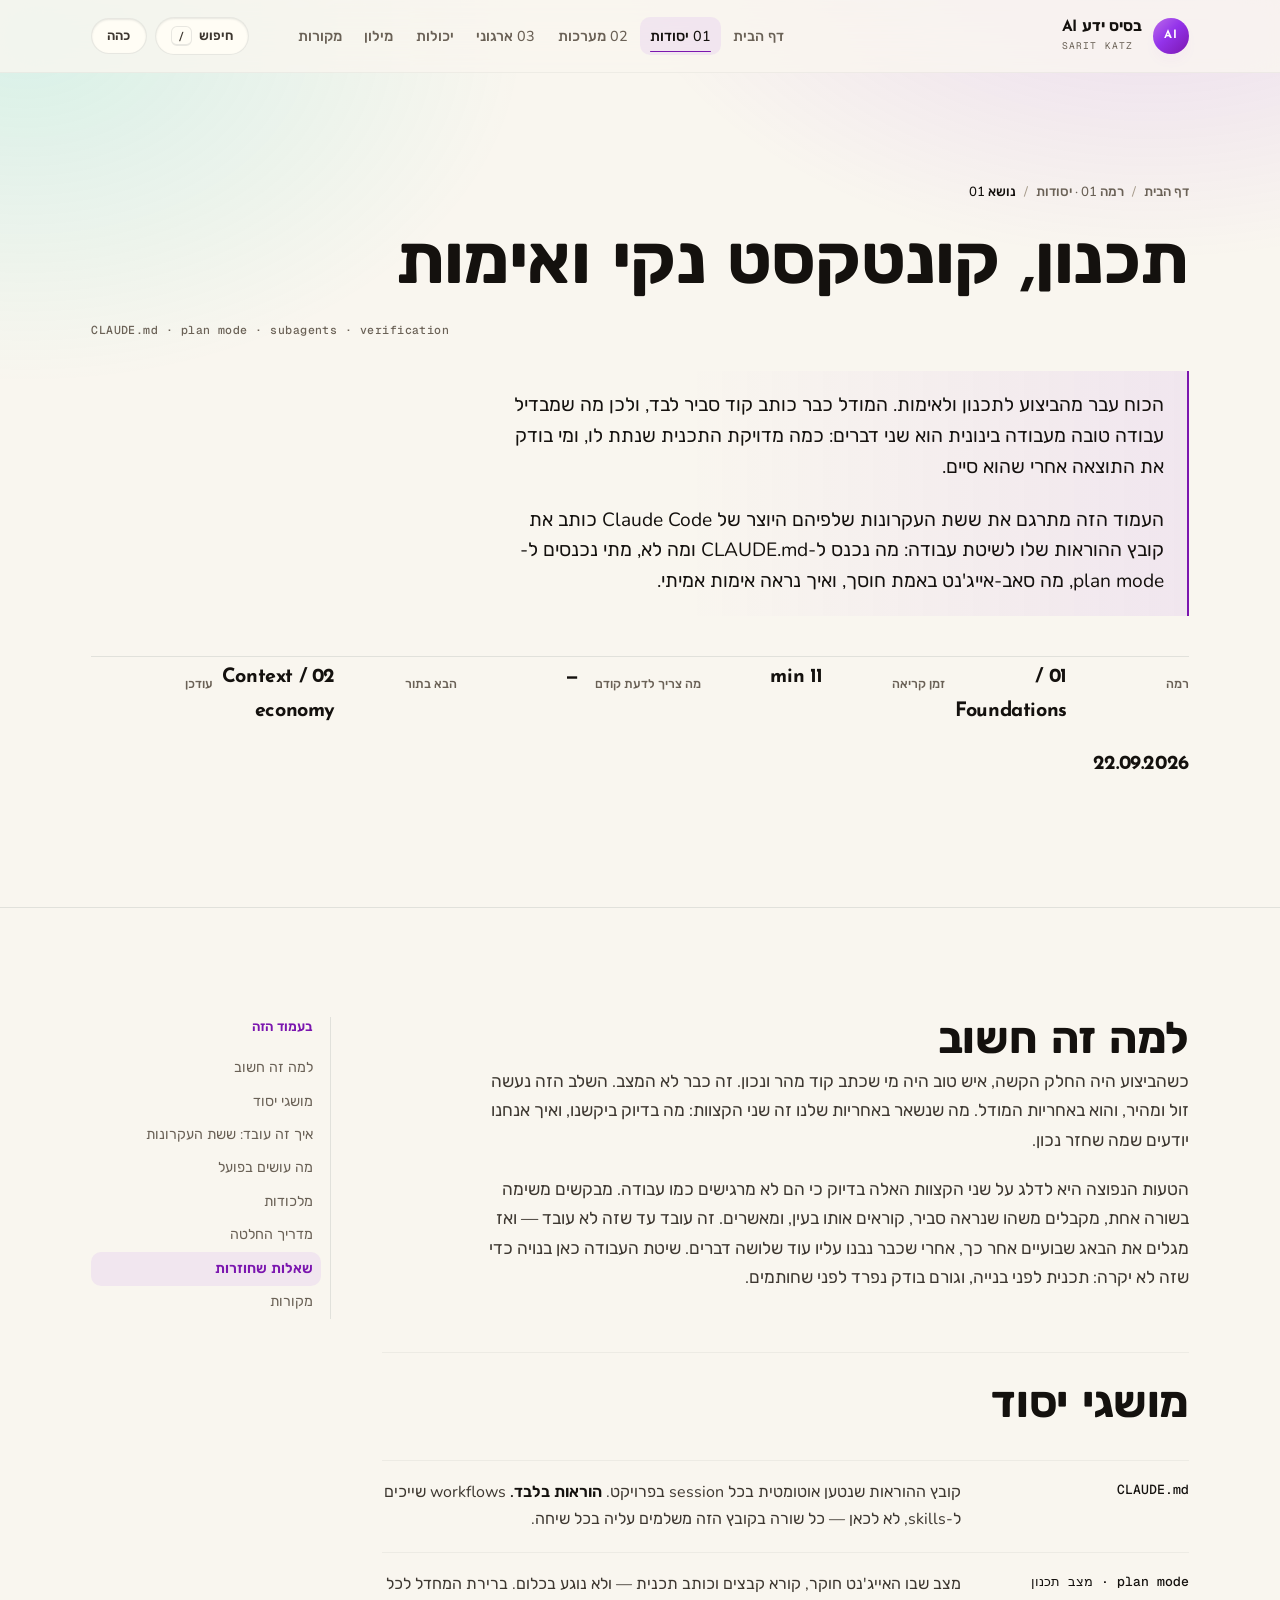
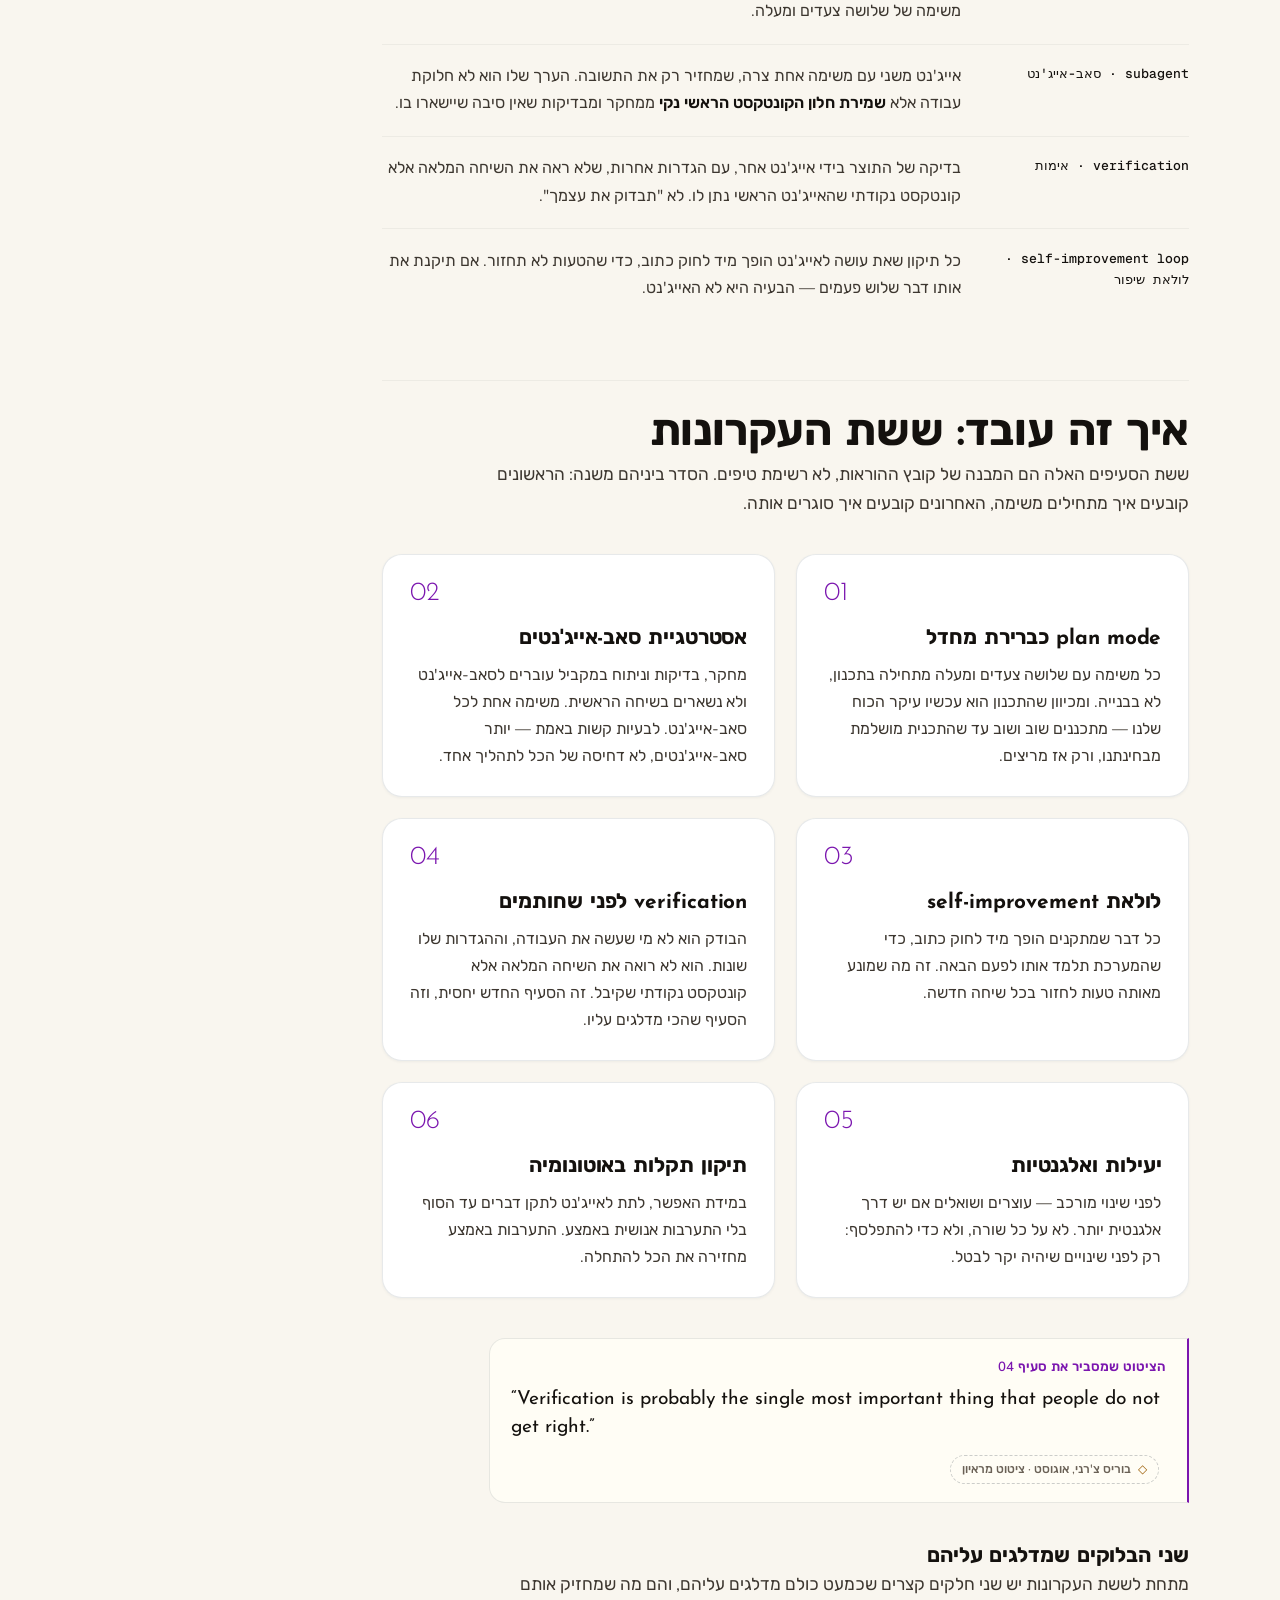
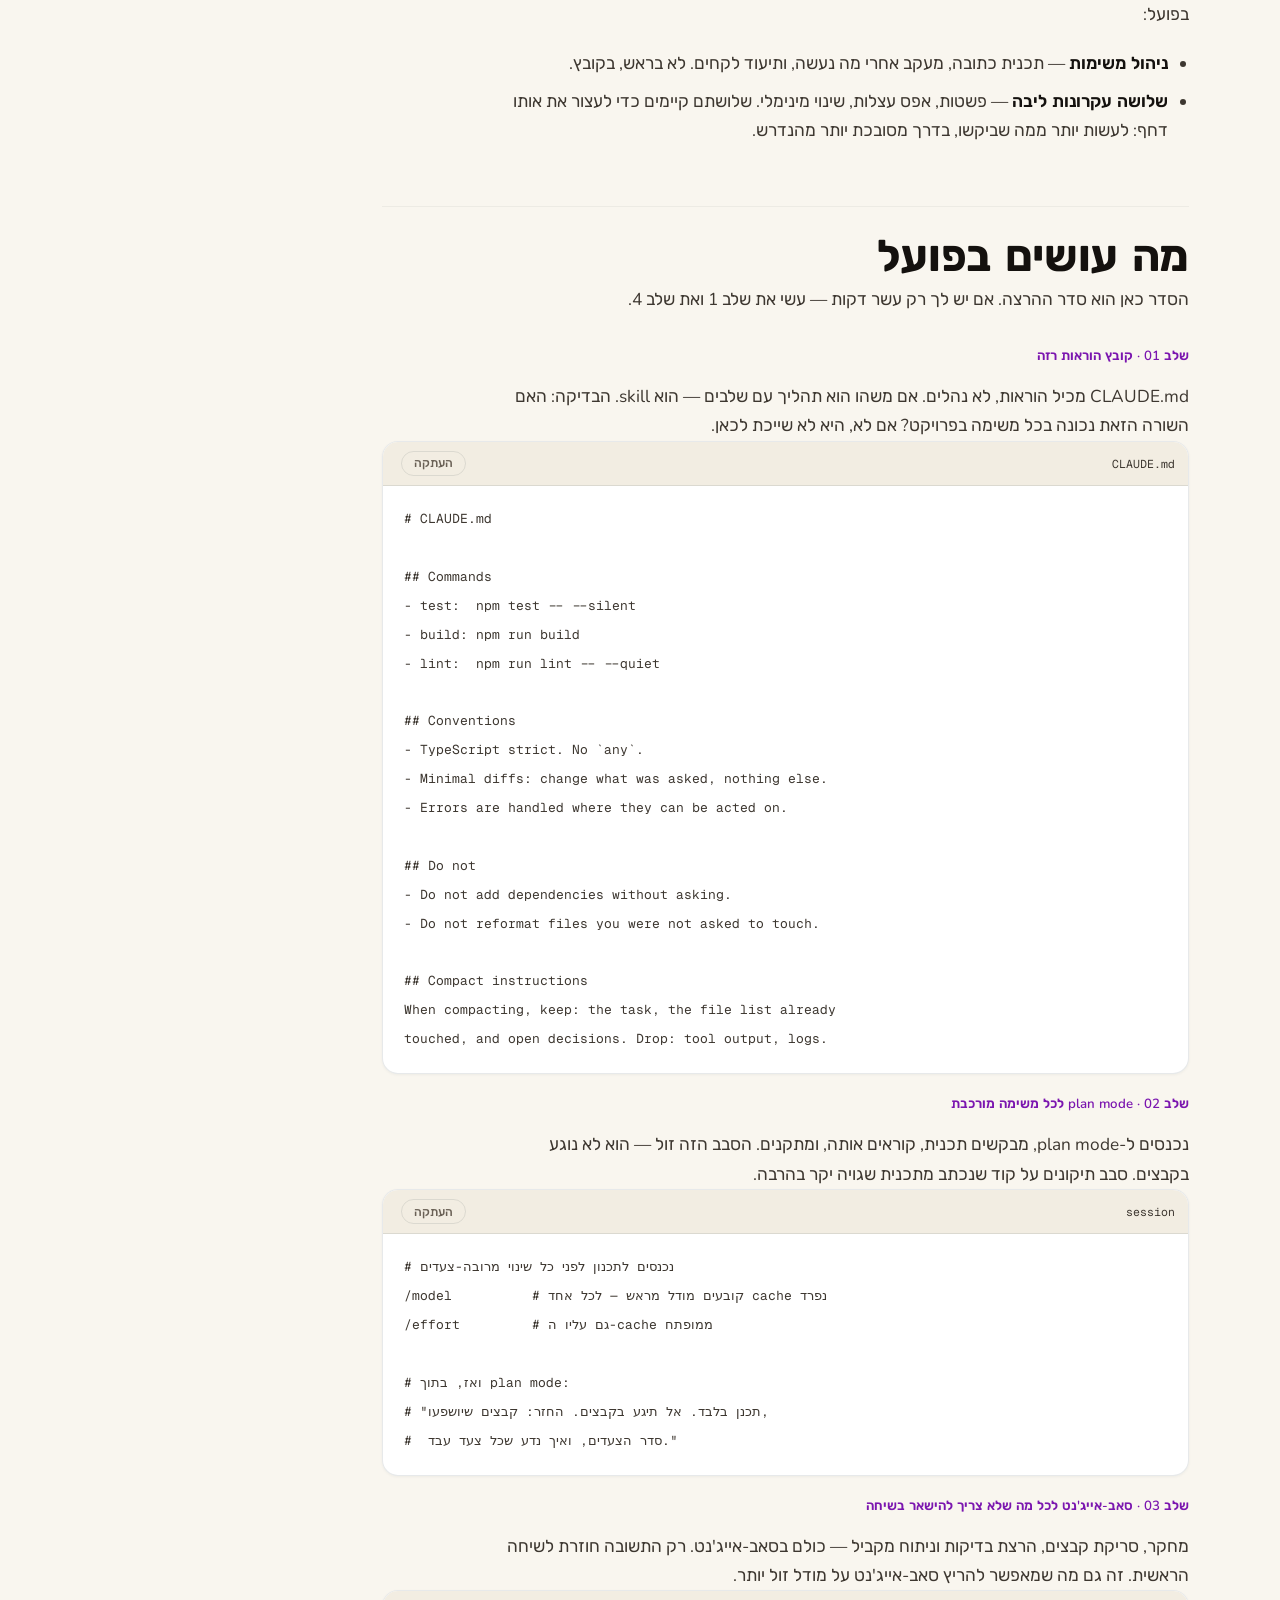
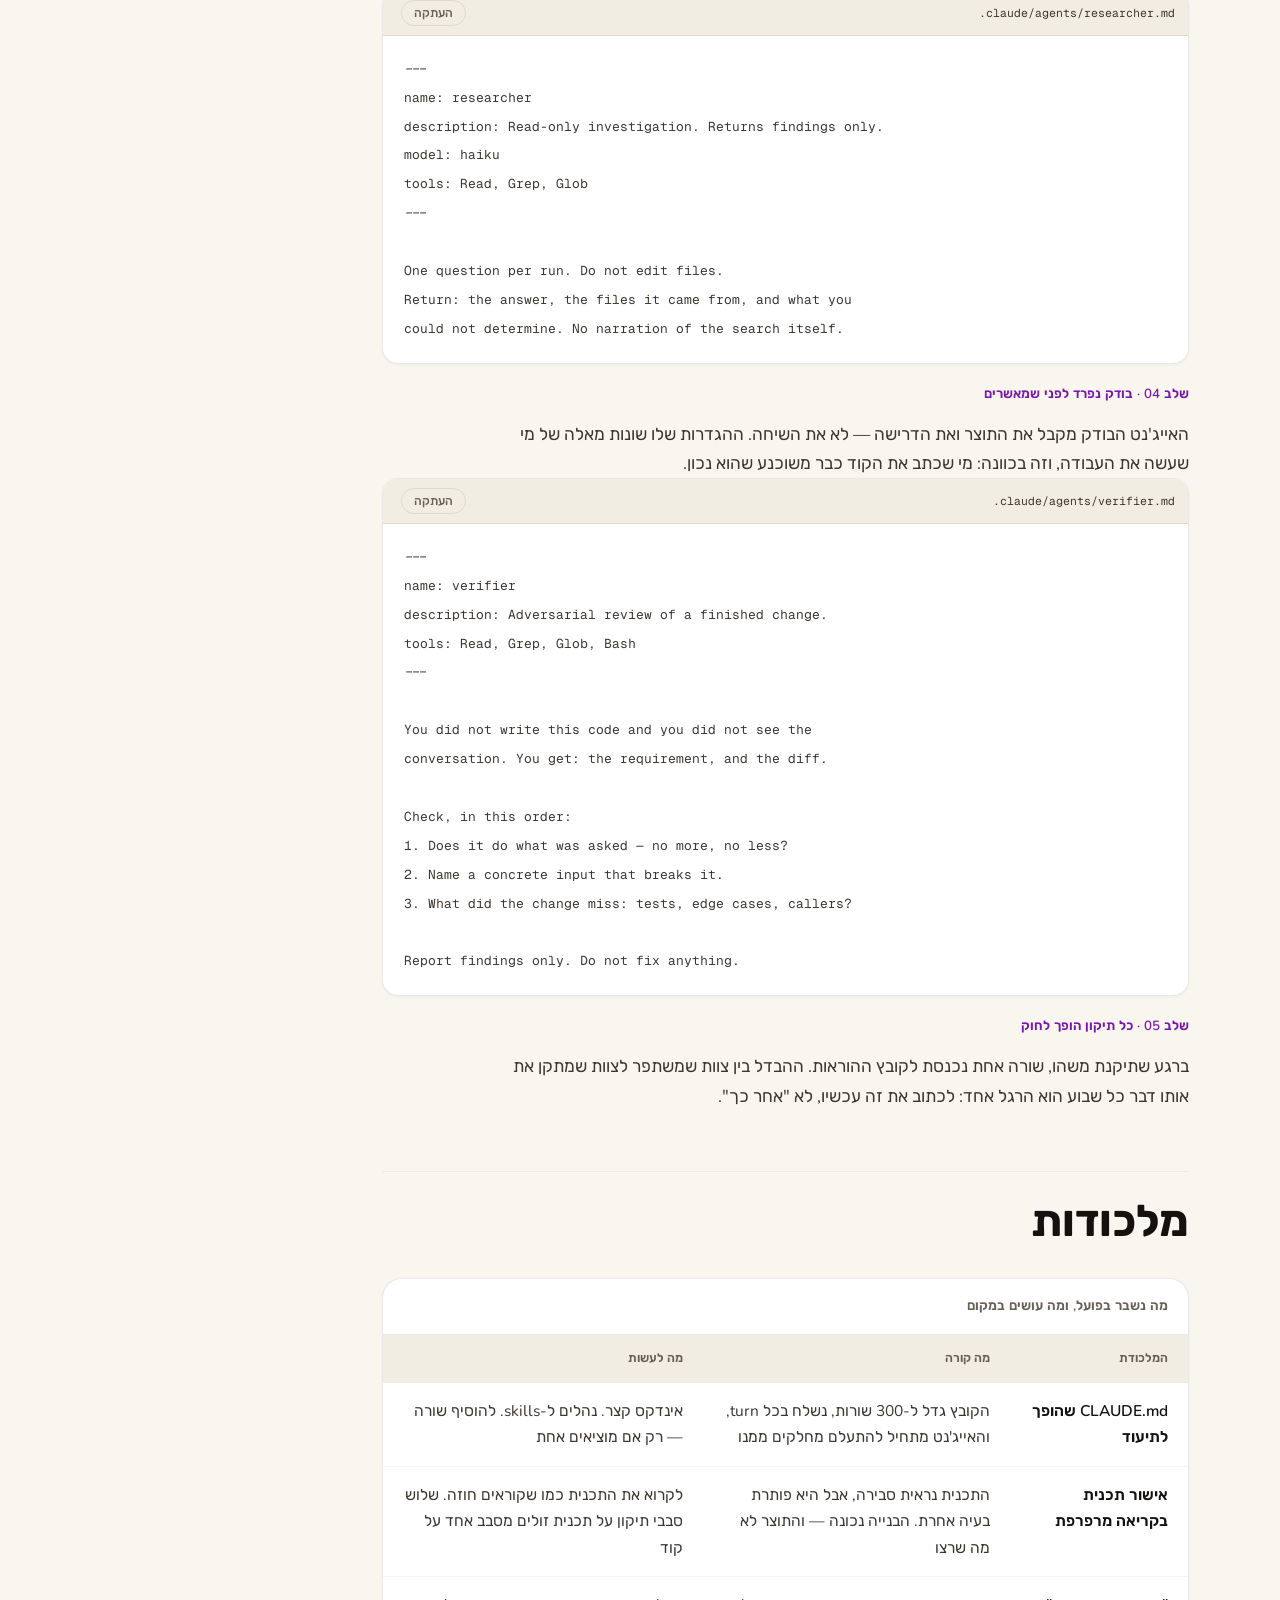
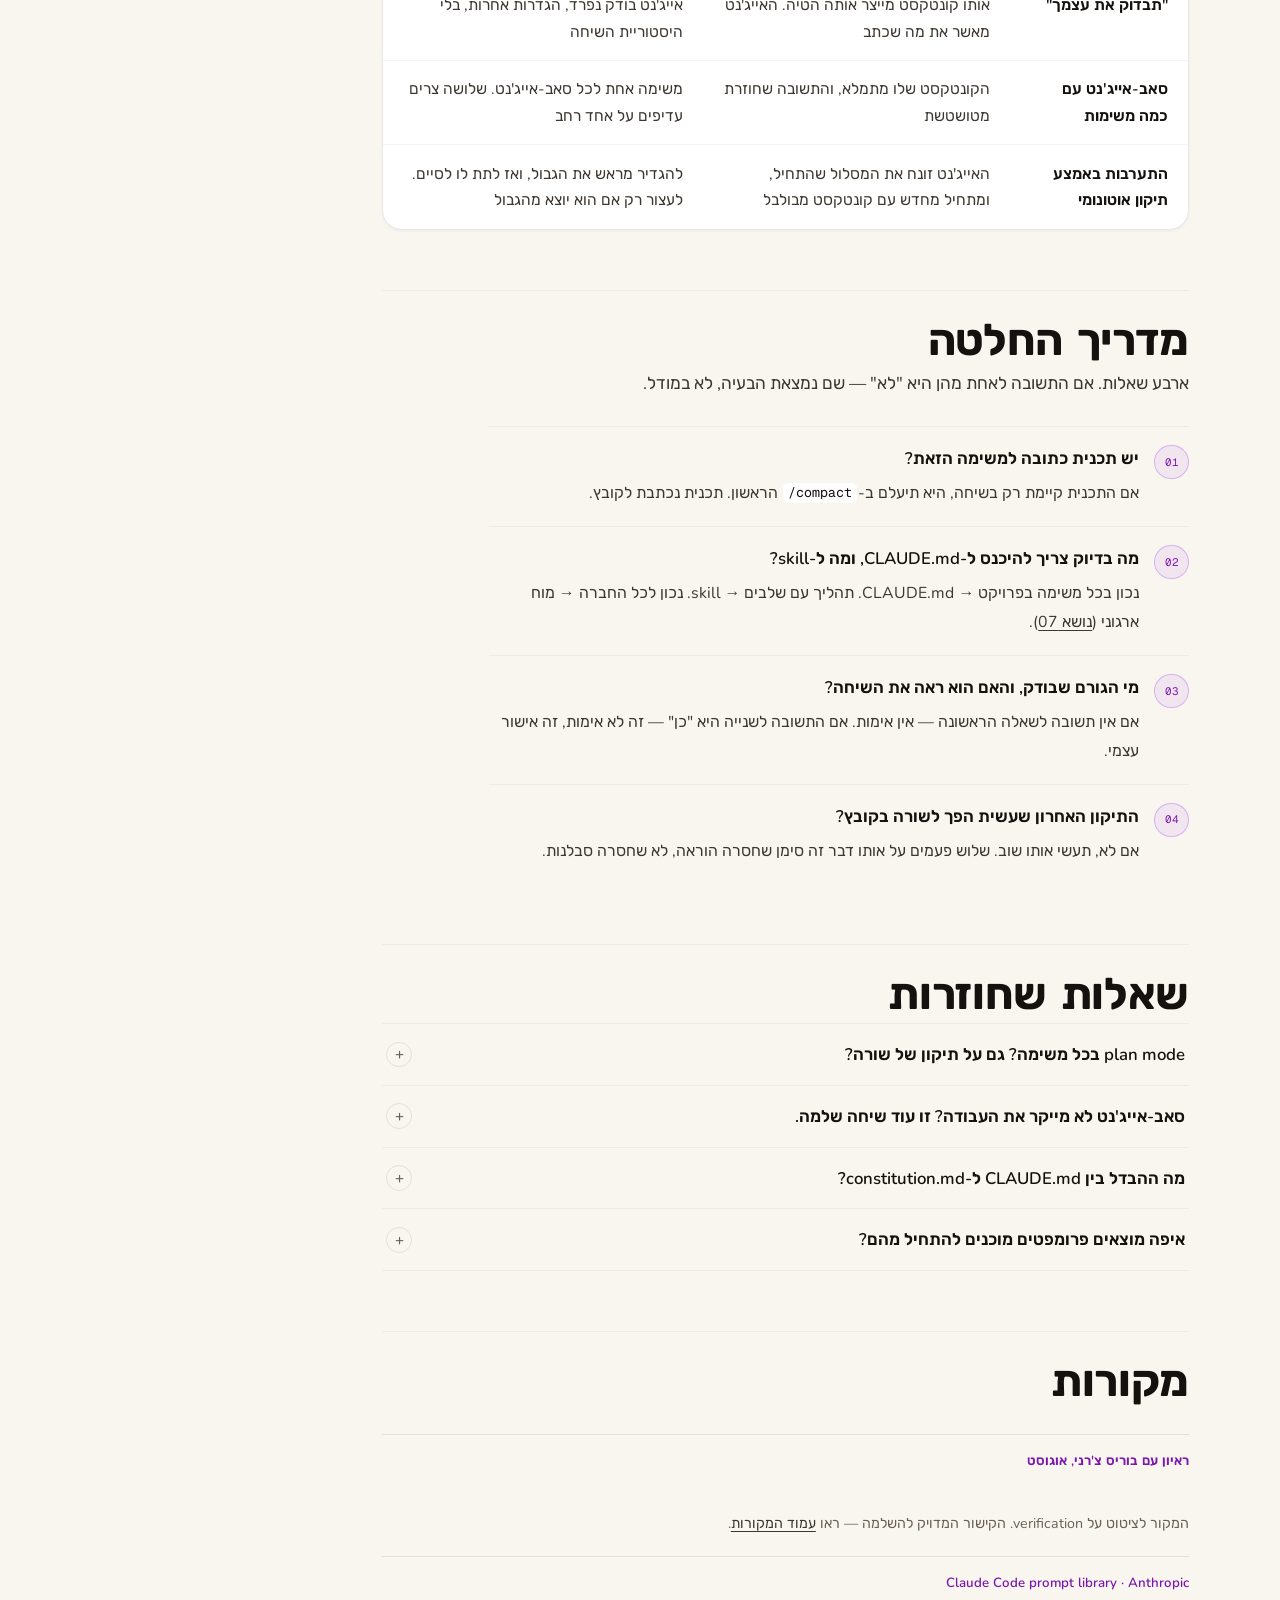
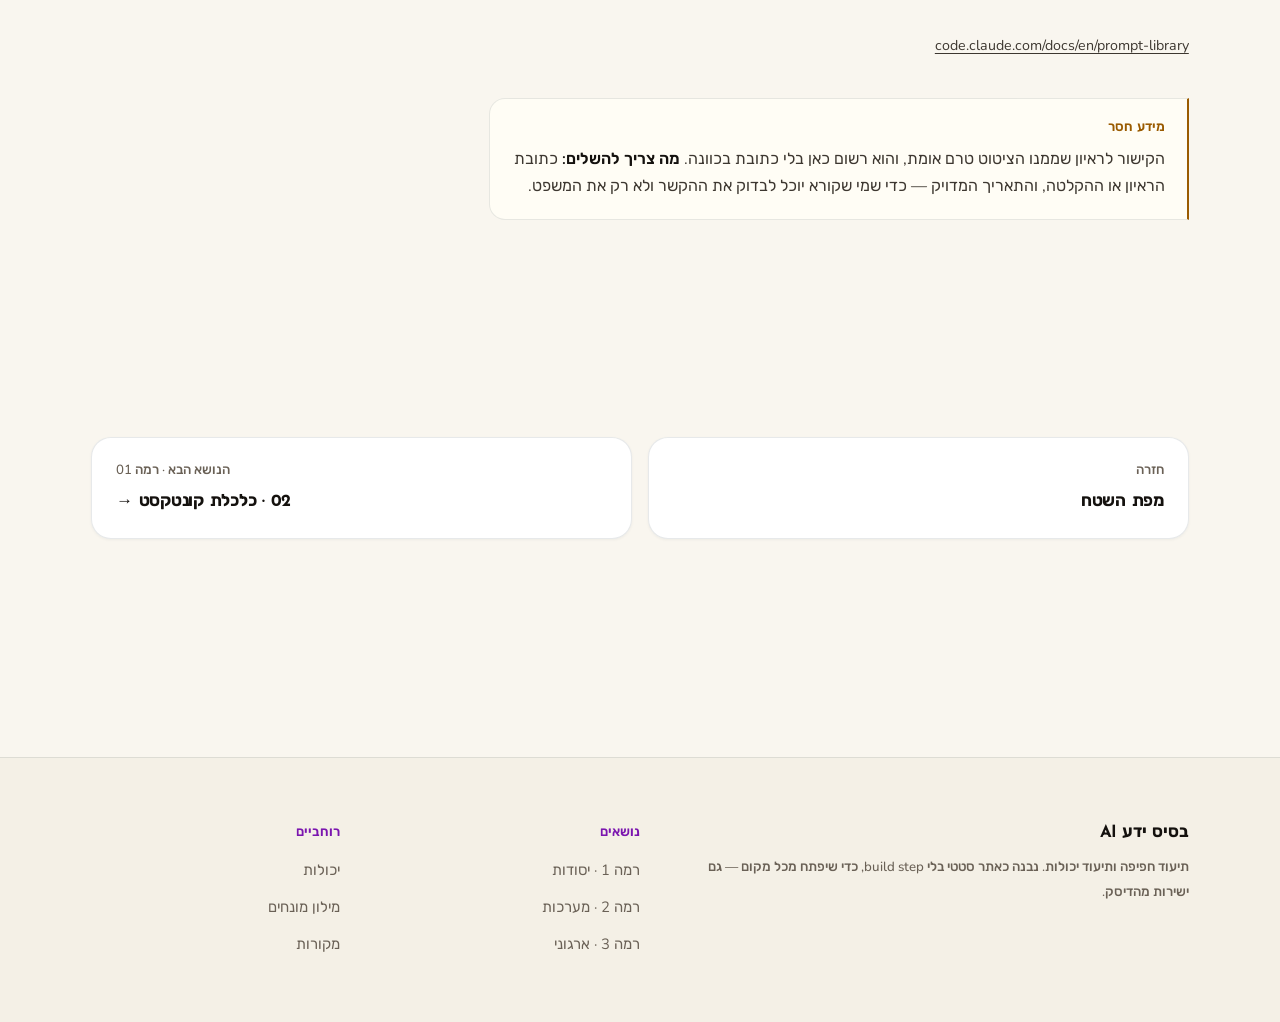
==== commit 5750fd0d: "Update nav label, subtitle, and hero heading - Nav: שער → דף הבית - Brand subtitle: Handover & Capab" ====
--- a/01-claude-md.html
+++ b/01-claude-md.html
@@ -21,11 +21,11 @@
       <span class="brand__mark" aria-hidden="true">AI</span>
       <span>
         <span class="brand__name">בסיס ידע AI</span>
-        <span class="brand__sub">Handover &amp; Capabilities · 2026</span>
+        <span class="brand__sub">Sarit Katz</span>
       </span>
     </a>
     <nav class="nav" aria-label="ניווט ראשי">
-      <a href="index.html">שער</a>
+      <a href="index.html">דף הבית</a>
       <a href="01-claude-md.html">01 יסודות</a>
       <a href="03-agent-architecture.html">02 מערכות</a>
       <a href="07-company-brain.html">03 ארגוני</a>
@@ -47,7 +47,7 @@
   <section class="section">
     <div class="wrap">
       <nav class="crumbs label label--dim" aria-label="מיקום בעמוד">
-        <a href="index.html">שער</a>
+        <a href="index.html">דף הבית</a>
         <span aria-hidden="true">/</span>
         <a href="index.html#map">רמה 01 · יסודות</a>
         <span aria-hidden="true">/</span>
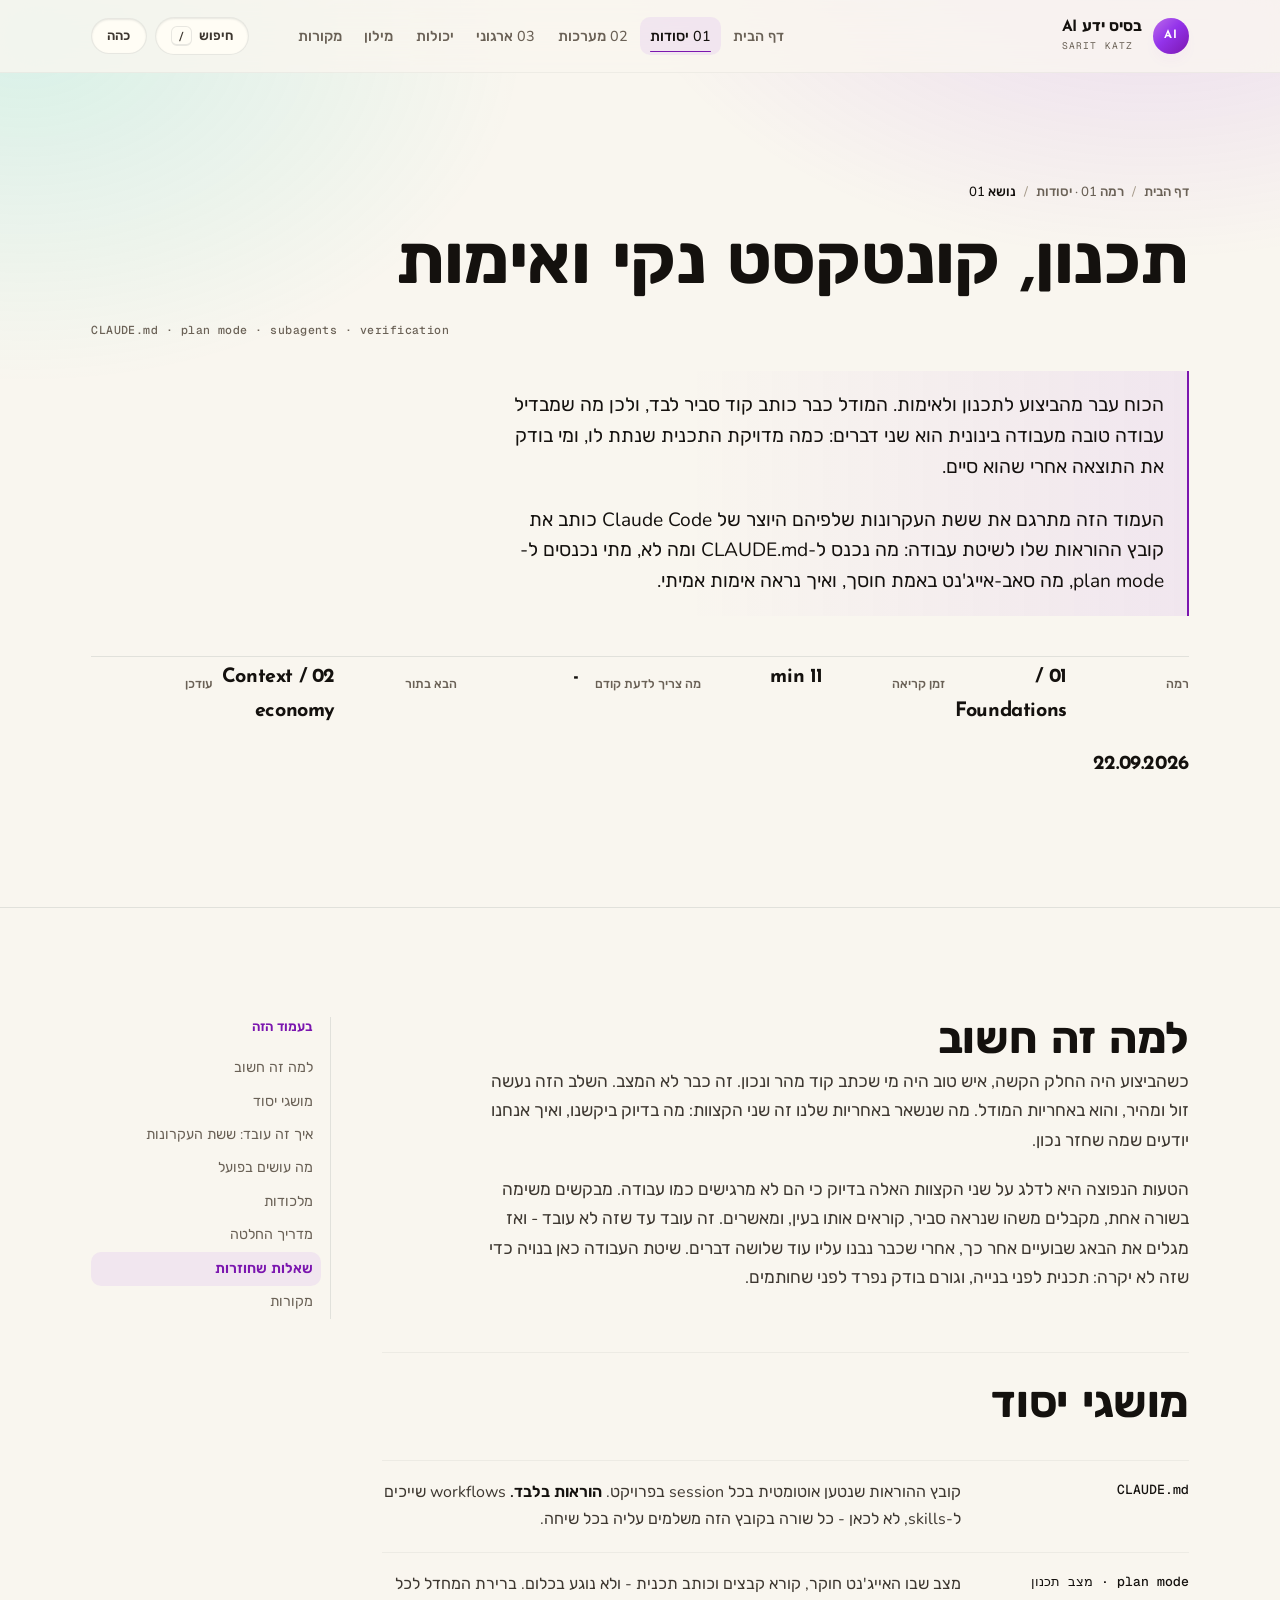
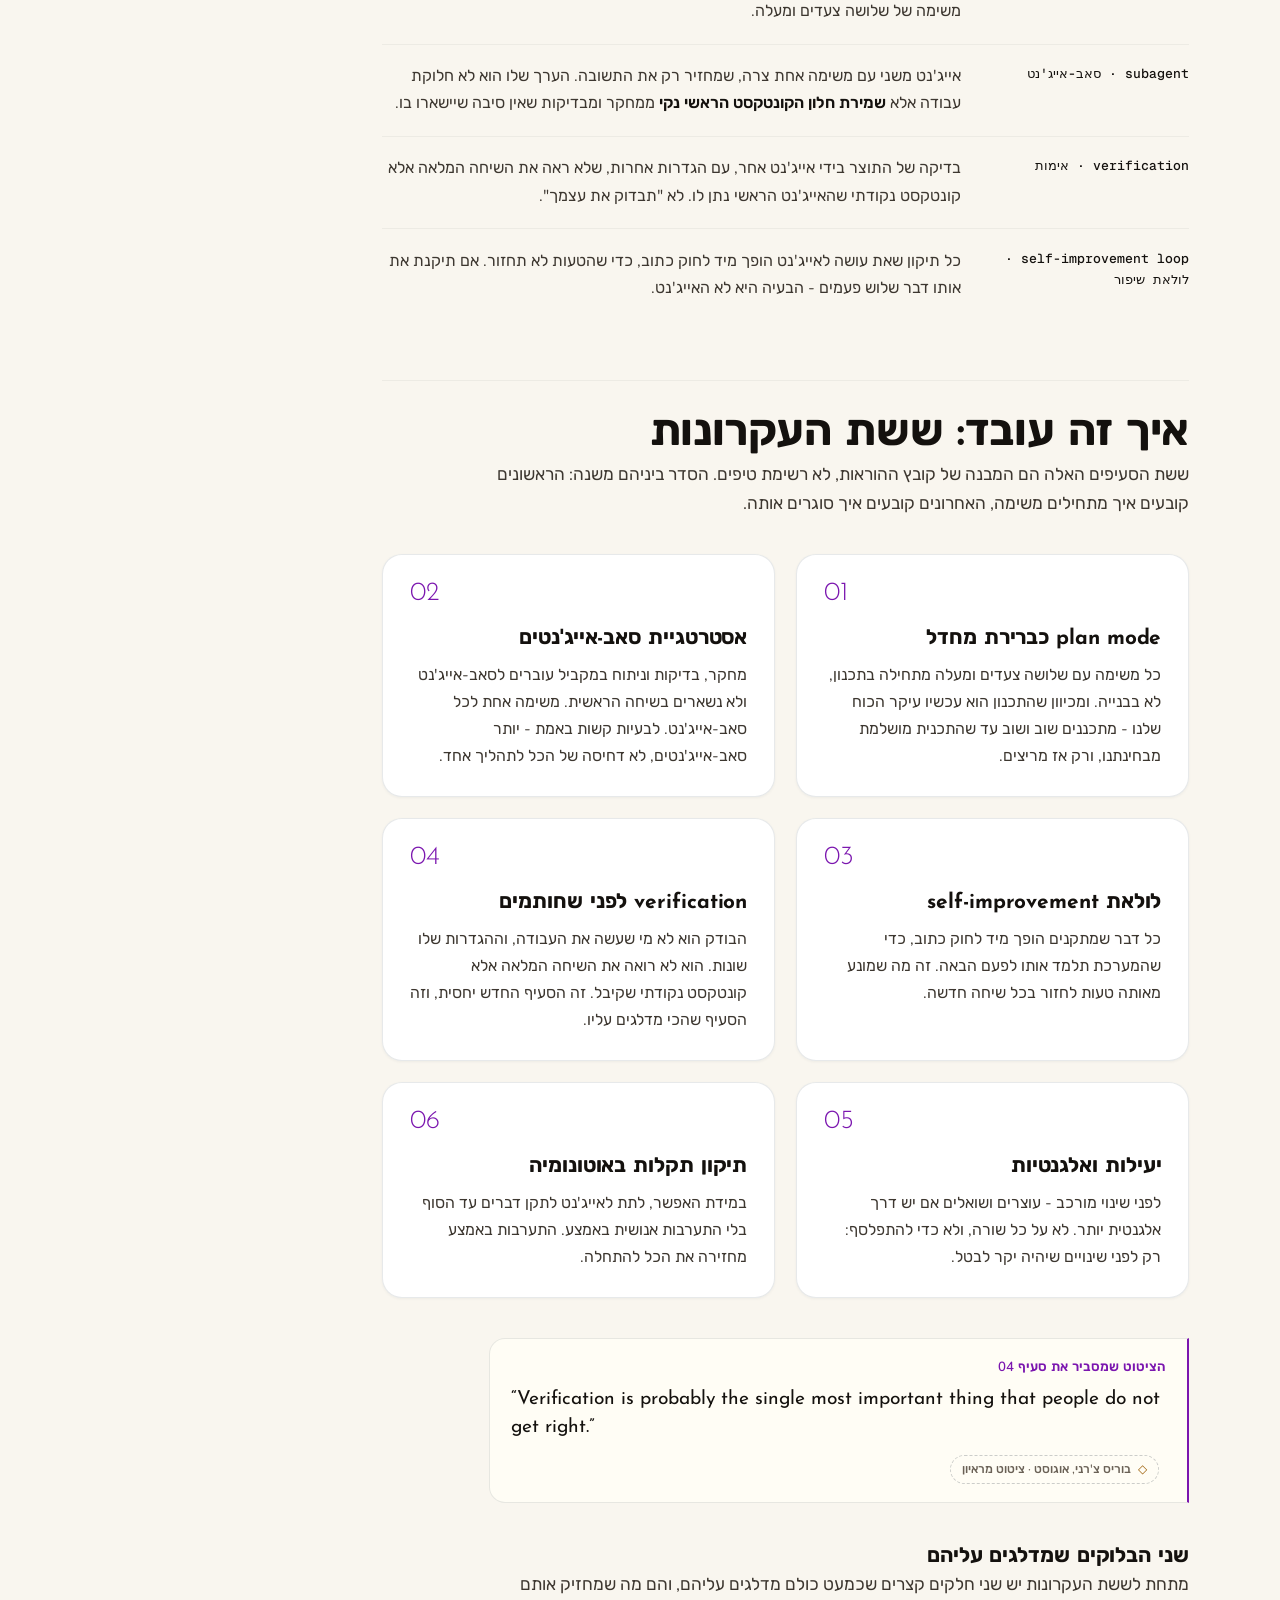
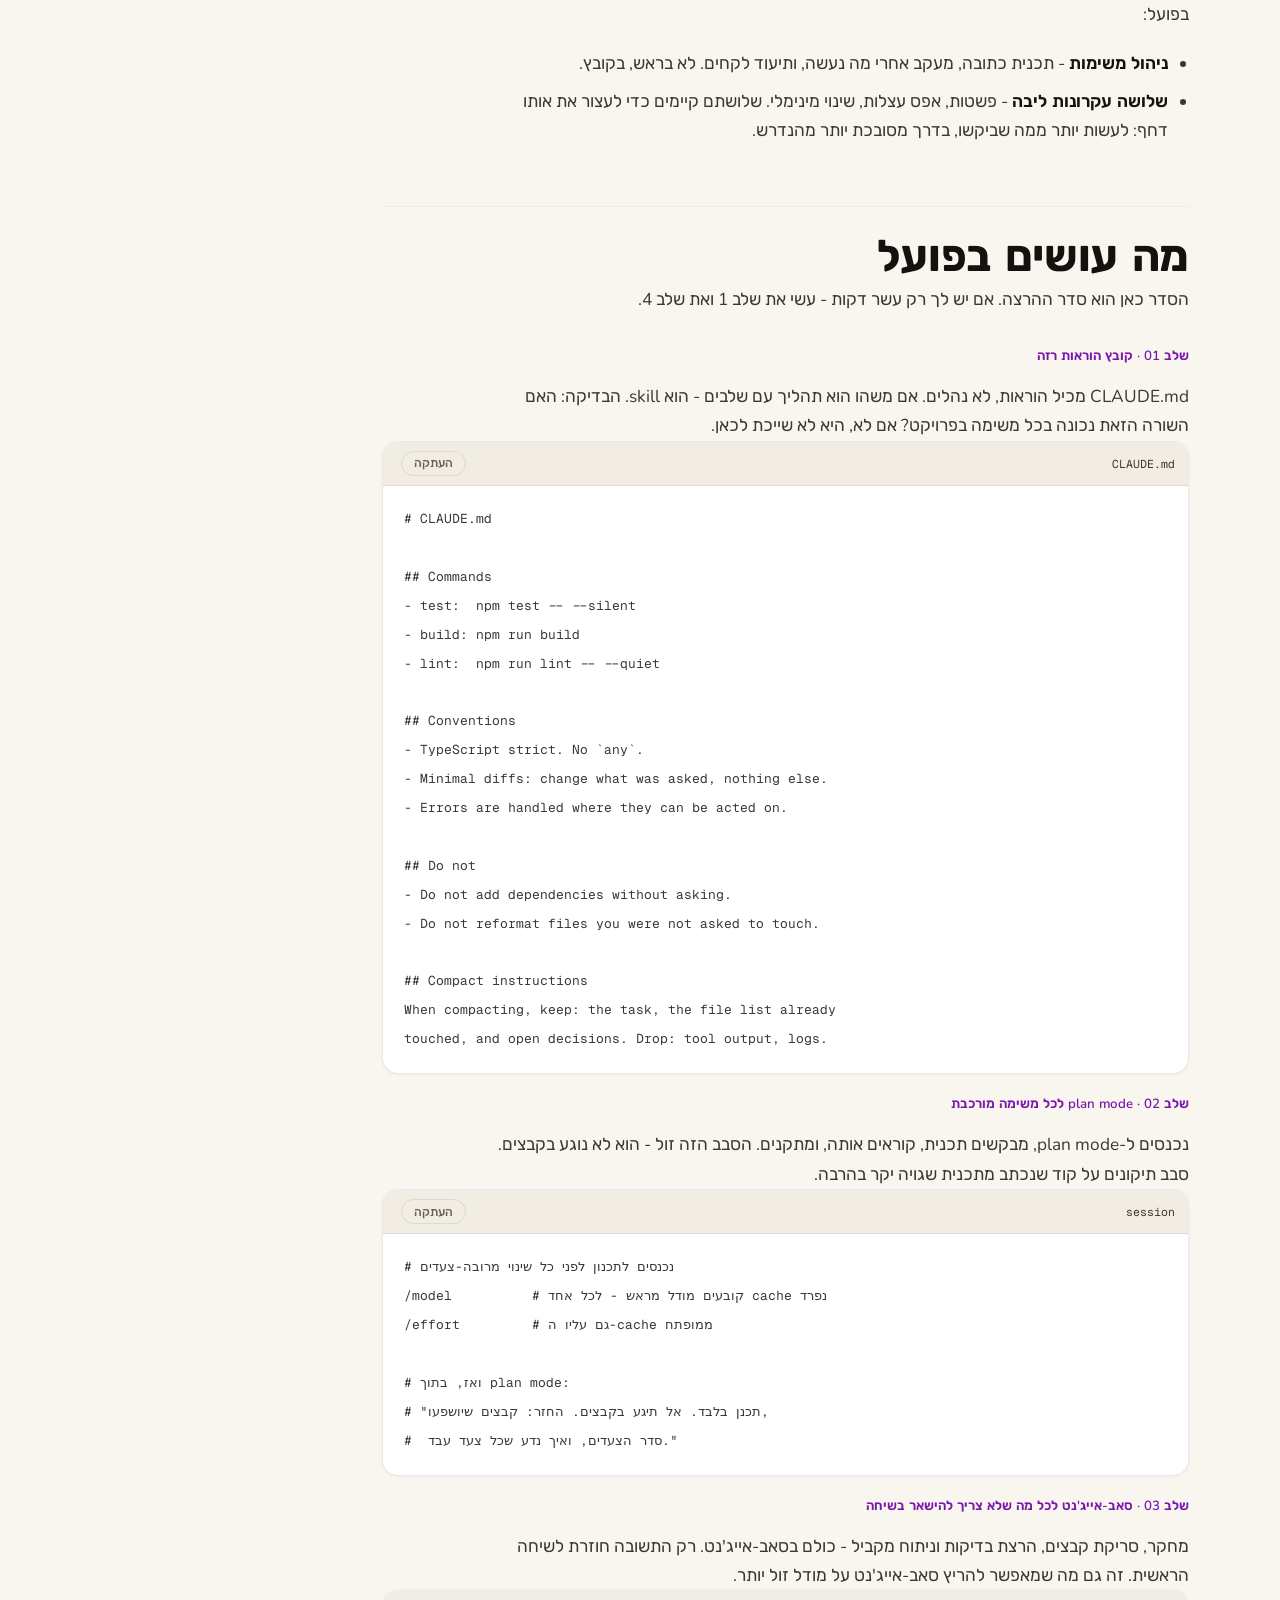
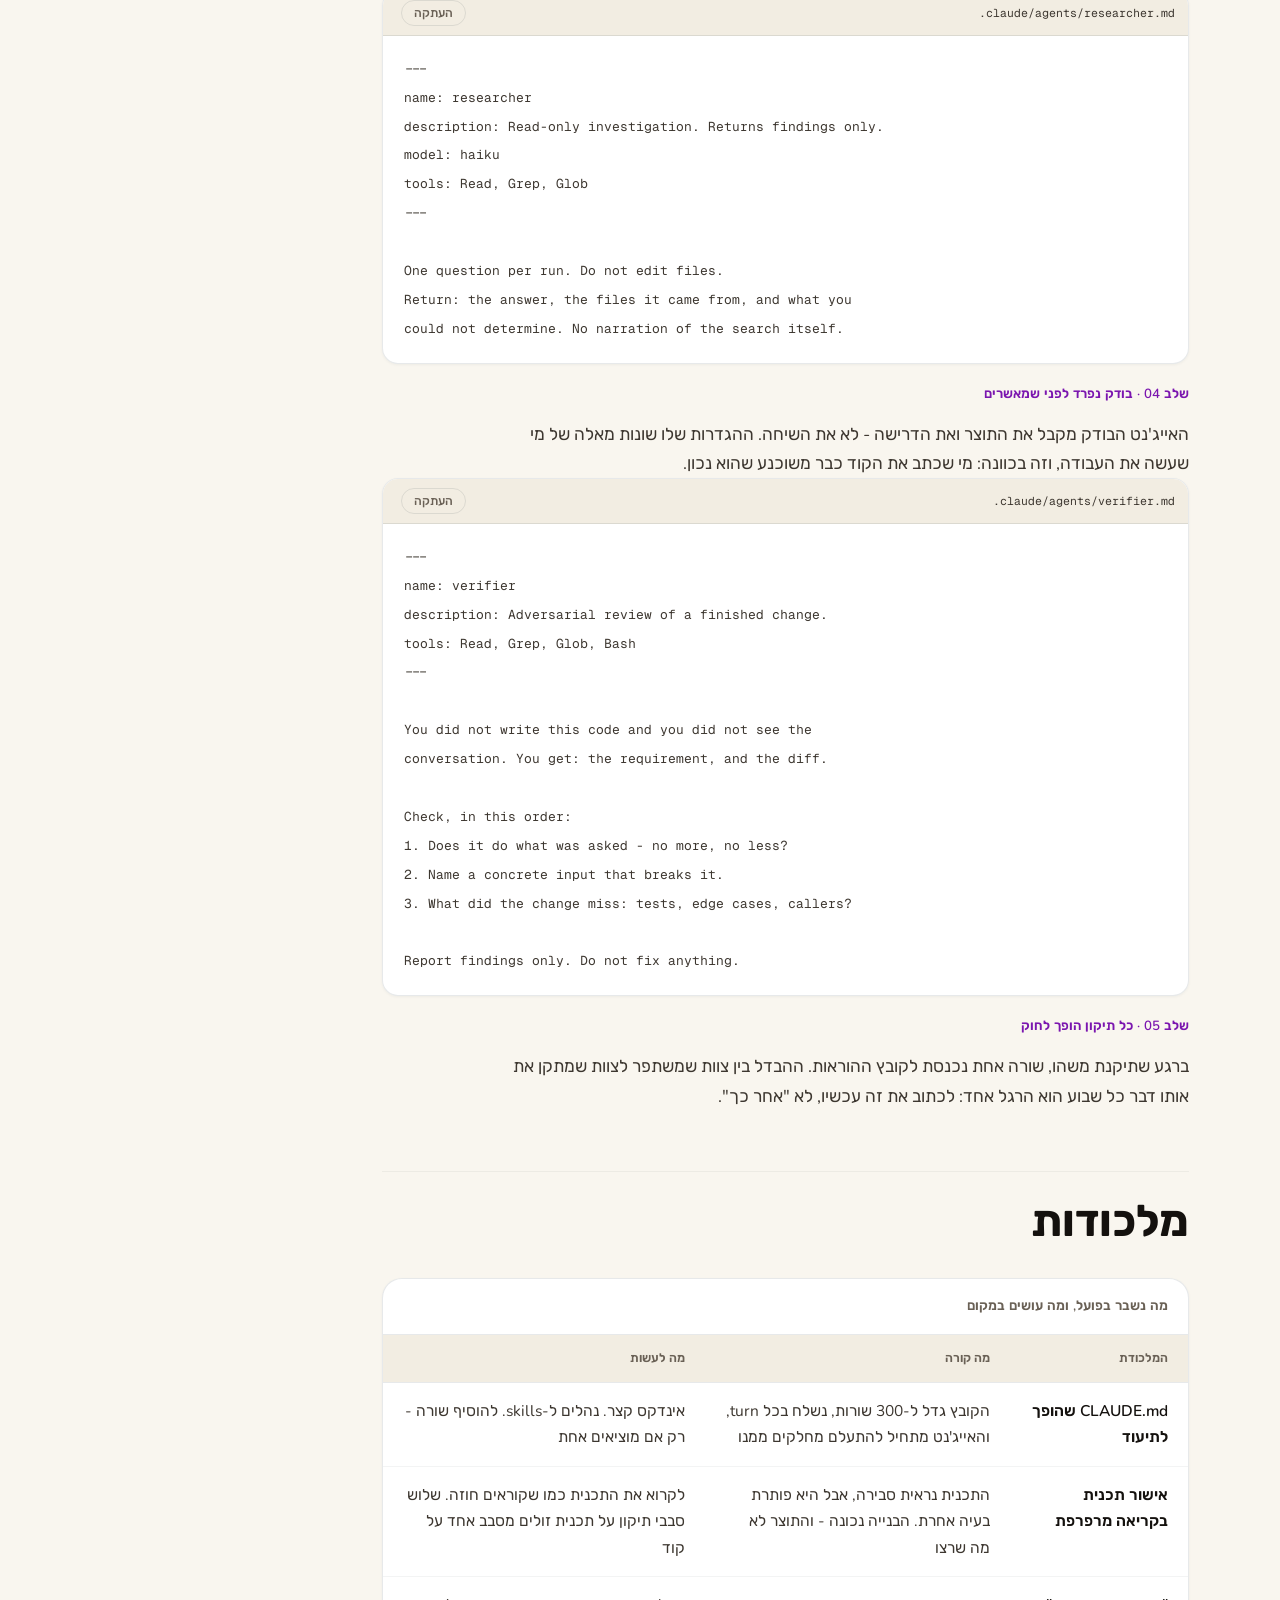
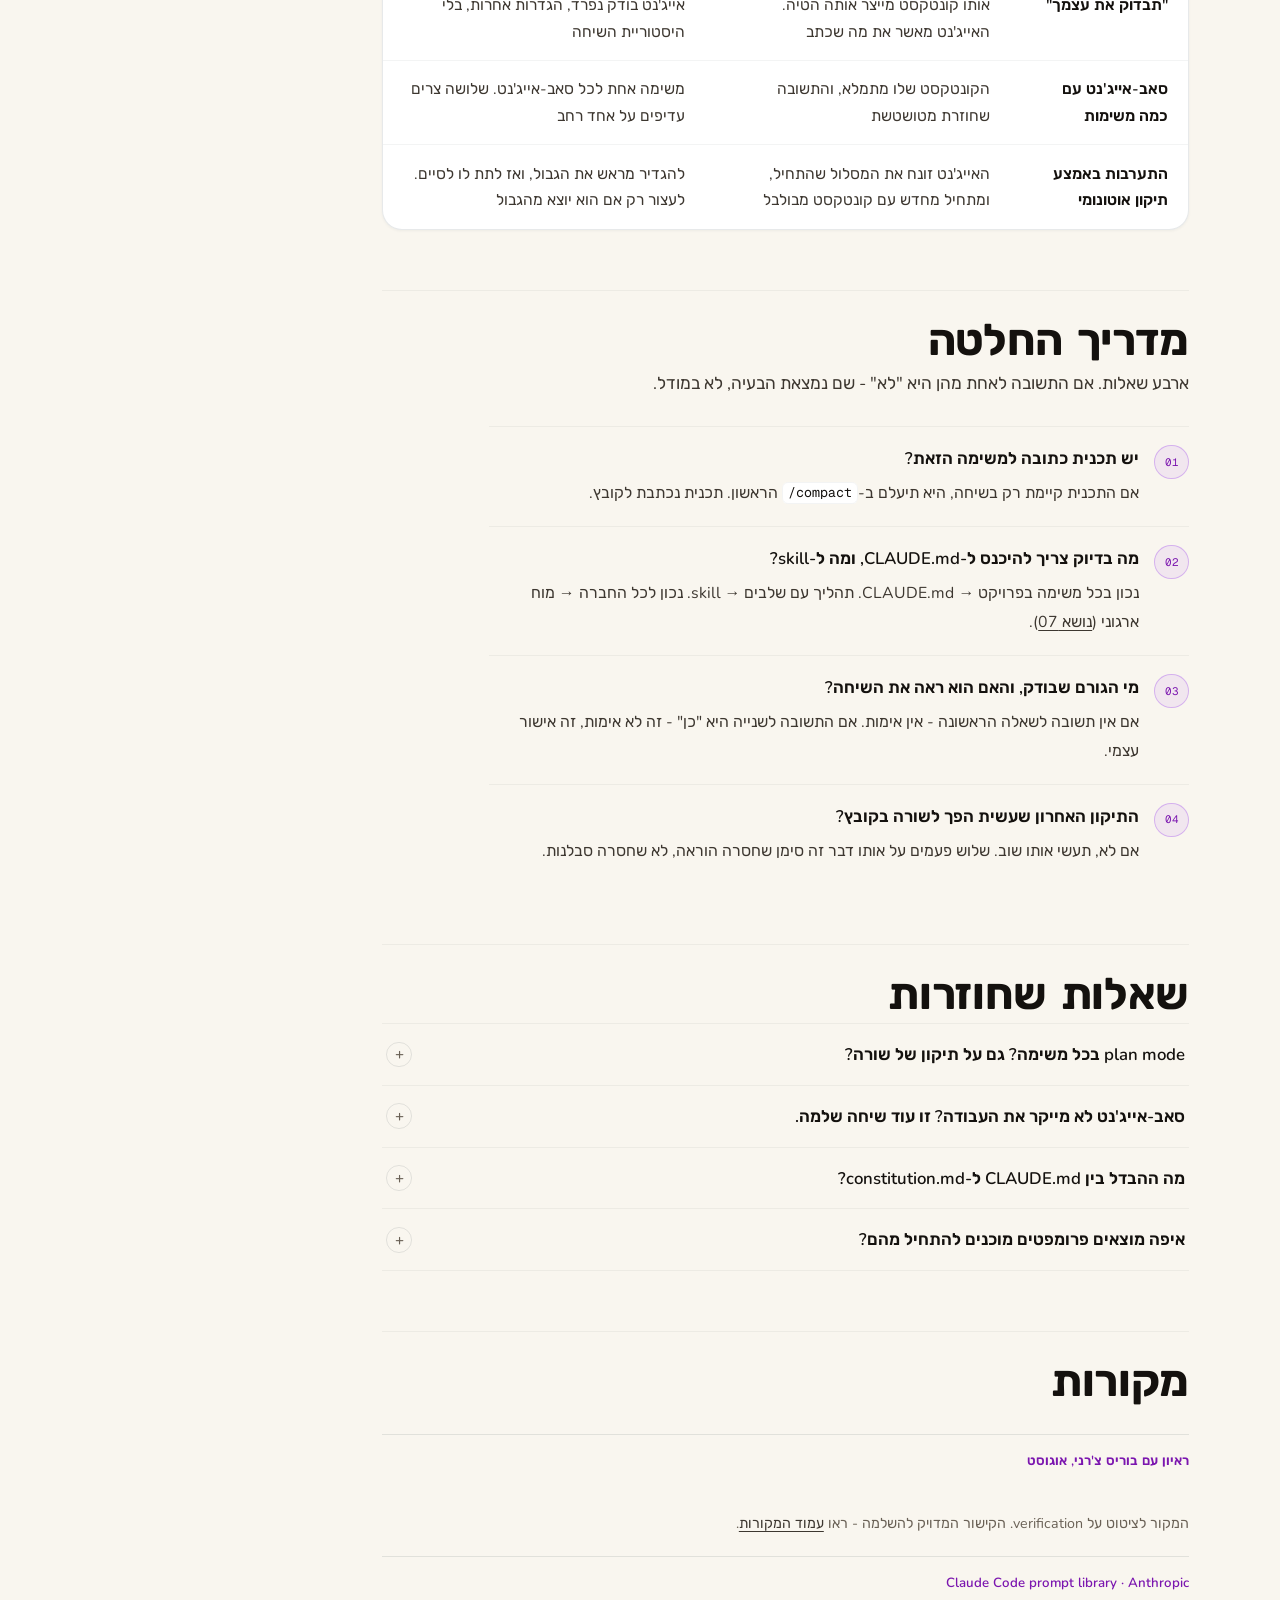
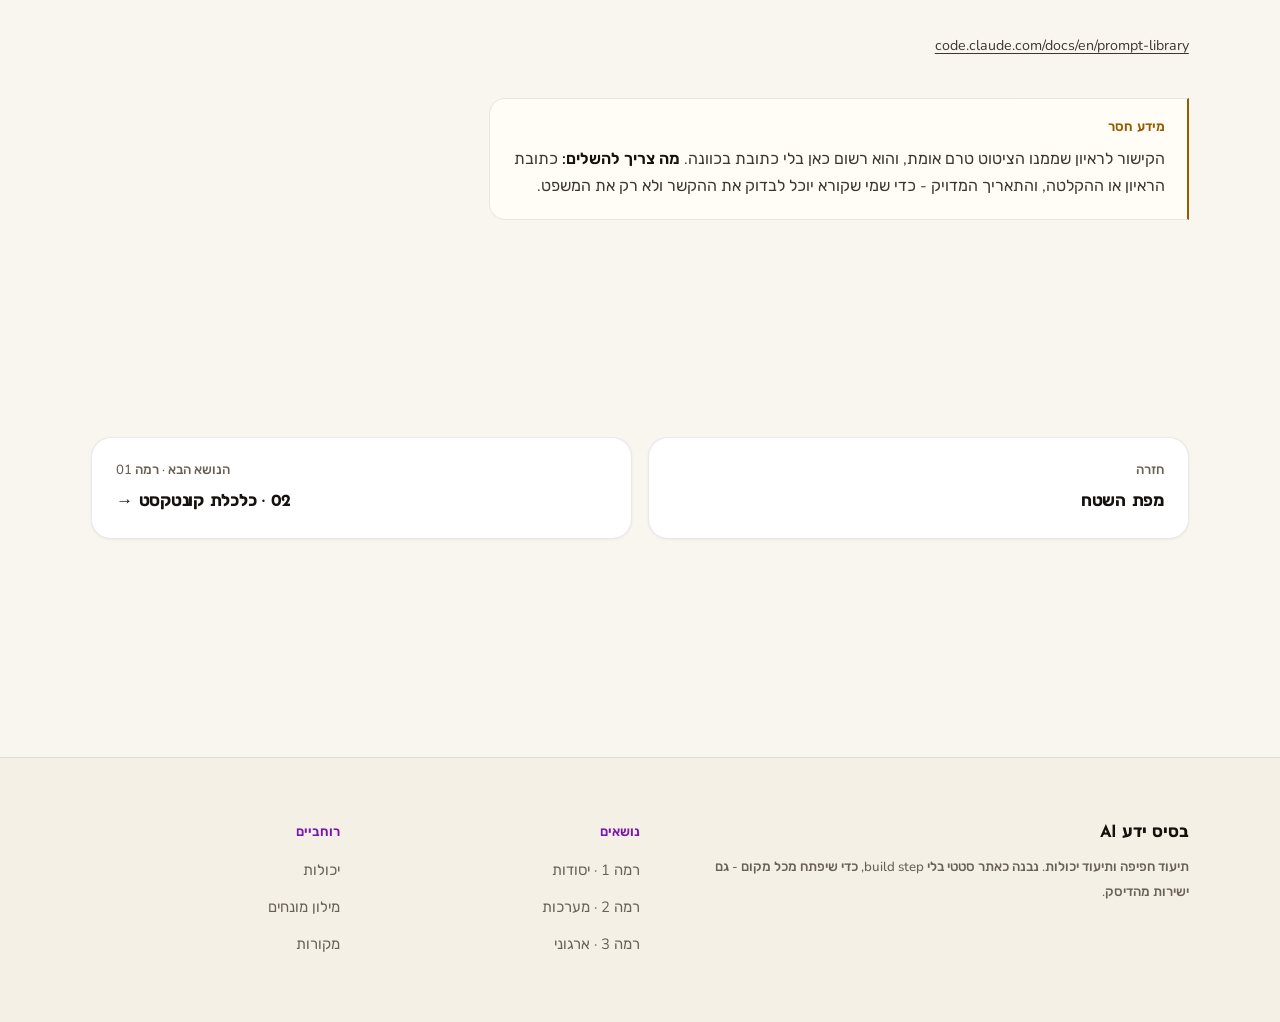
==== commit 315c55fc: "Remove em dashes and rebuild search index Replaced all em dashes (—) with regular dashes across HTML" ====
--- a/01-claude-md.html
+++ b/01-claude-md.html
@@ -3,7 +3,7 @@
 <head>
 <meta charset="utf-8">
 <meta name="viewport" content="width=device-width, initial-scale=1">
-<title>CLAUDE.md, plan mode ו-verification — בסיס ידע AI</title>
+<title>CLAUDE.md, plan mode ו-verification - בסיס ידע AI</title>
 <meta name="description" content="ששת העקרונות שלפיהם נכתב CLAUDE.md, למה plan mode הוא ברירת המחדל, מה סאב-אייג'נט באמת חוסך, ולמה אימות הוא הדבר שהכי לא עושים נכון.">
 <link rel="preconnect" href="https://fonts.googleapis.com">
 <link rel="preconnect" href="https://fonts.gstatic.com" crossorigin>
@@ -70,7 +70,7 @@
       <dl class="facts">
         <dt>רמה</dt><dd>01 / Foundations</dd>
         <dt>זמן קריאה</dt><dd>11 min</dd>
-        <dt>מה צריך לדעת קודם</dt><dd>—</dd>
+        <dt>מה צריך לדעת קודם</dt><dd>-</dd>
         <dt>הבא בתור</dt><dd>02 / Context economy</dd>
         <dt>עודכן</dt><dd>22.09.2026</dd>
       </dl>
@@ -91,7 +91,7 @@
           </p>
           <p>
             הטעות הנפוצה היא לדלג על שני הקצוות האלה בדיוק כי הם לא מרגישים כמו עבודה. מבקשים משימה
-            בשורה אחת, מקבלים משהו שנראה סביר, קוראים אותו בעין, ומאשרים. זה עובד עד שזה לא עובד —
+            בשורה אחת, מקבלים משהו שנראה סביר, קוראים אותו בעין, ומאשרים. זה עובד עד שזה לא עובד -
             ואז מגלים את הבאג שבועיים אחר כך, אחרי שכבר נבנו עליו עוד שלושה דברים. שיטת העבודה כאן
             בנויה כדי שזה לא יקרה: תכנית לפני בנייה, וגורם בודק נפרד לפני שחותמים.
           </p>
@@ -103,13 +103,13 @@
             <dt>CLAUDE.md</dt>
             <dd>
               קובץ ההוראות שנטען אוטומטית בכל session בפרויקט. <b>הוראות בלבד.</b>
-              workflows שייכים ל-skills, לא לכאן — כל שורה בקובץ הזה משלמים עליה בכל שיחה.
+              workflows שייכים ל-skills, לא לכאן - כל שורה בקובץ הזה משלמים עליה בכל שיחה.
             </dd>
           </div>
           <div>
             <dt>plan mode · מצב תכנון</dt>
             <dd>
-              מצב שבו האייג'נט חוקר, קורא קבצים וכותב תכנית — ולא נוגע בכלום. ברירת המחדל לכל משימה
+              מצב שבו האייג'נט חוקר, קורא קבצים וכותב תכנית - ולא נוגע בכלום. ברירת המחדל לכל משימה
               של שלושה צעדים ומעלה.
             </dd>
           </div>
@@ -131,7 +131,7 @@
             <dt>self-improvement loop · לולאת שיפור</dt>
             <dd>
               כל תיקון שאת עושה לאייג'נט הופך מיד לחוק כתוב, כדי שהטעות לא תחזור. אם תיקנת את אותו
-              דבר שלוש פעמים — הבעיה היא לא האייג'נט.
+              דבר שלוש פעמים - הבעיה היא לא האייג'נט.
             </dd>
           </div>
         </dl>
@@ -150,7 +150,7 @@
             <h3>plan mode כברירת מחדל</h3>
             <p>
               כל משימה עם שלושה צעדים ומעלה מתחילה בתכנון, לא בבנייה. ומכיוון שהתכנון הוא עכשיו
-              עיקר הכוח שלנו — מתכננים שוב ושוב עד שהתכנית מושלמת מבחינתנו, ורק אז מריצים.
+              עיקר הכוח שלנו - מתכננים שוב ושוב עד שהתכנית מושלמת מבחינתנו, ורק אז מריצים.
             </p>
           </div>
           <div class="mod">
@@ -158,7 +158,7 @@
             <h3>אסטרטגיית סאב-אייג'נטים</h3>
             <p>
               מחקר, בדיקות וניתוח במקביל עוברים לסאב-אייג'נט ולא נשארים בשיחה הראשית. משימה אחת
-              לכל סאב-אייג'נט. לבעיות קשות באמת — יותר סאב-אייג'נטים, לא דחיסה של הכל לתהליך אחד.
+              לכל סאב-אייג'נט. לבעיות קשות באמת - יותר סאב-אייג'נטים, לא דחיסה של הכל לתהליך אחד.
             </p>
           </div>
           <div class="mod">
@@ -181,7 +181,7 @@
             <span class="num">05</span>
             <h3>יעילות ואלגנטיות</h3>
             <p>
-              לפני שינוי מורכב — עוצרים ושואלים אם יש דרך אלגנטית יותר. לא על כל שורה, ולא כדי
+              לפני שינוי מורכב - עוצרים ושואלים אם יש דרך אלגנטית יותר. לא על כל שורה, ולא כדי
               להתפלסף: רק לפני שינויים שיהיה יקר לבטל.
             </p>
           </div>
@@ -209,8 +209,8 @@
             מתחת לששת העקרונות יש שני חלקים קצרים שכמעט כולם מדלגים עליהם, והם מה שמחזיק אותם בפועל:
           </p>
           <ul>
-            <li><b>ניהול משימות</b> — תכנית כתובה, מעקב אחרי מה נעשה, ותיעוד לקחים. לא בראש, בקובץ.</li>
-            <li><b>שלושה עקרונות ליבה</b> — פשטות, אפס עצלות, שינוי מינימלי. שלושתם קיימים כדי לעצור
+            <li><b>ניהול משימות</b> - תכנית כתובה, מעקב אחרי מה נעשה, ותיעוד לקחים. לא בראש, בקובץ.</li>
+            <li><b>שלושה עקרונות ליבה</b> - פשטות, אפס עצלות, שינוי מינימלי. שלושתם קיימים כדי לעצור
               את אותו דחף: לעשות יותר ממה שביקשו, בדרך מסובכת יותר מהנדרש.</li>
           </ul>
         </div>
@@ -218,7 +218,7 @@
         <h2 id="do">מה עושים בפועל</h2>
         <div class="prose">
           <p>
-            הסדר כאן הוא סדר ההרצה. אם יש לך רק עשר דקות — עשי את שלב 1 ואת שלב 4.
+            הסדר כאן הוא סדר ההרצה. אם יש לך רק עשר דקות - עשי את שלב 1 ואת שלב 4.
           </p>
         </div>
 
@@ -227,7 +227,7 @@
             <p class="label">שלב 01 · קובץ הוראות רזה</p>
             <div class="prose">
               <p>
-                CLAUDE.md מכיל הוראות, לא נהלים. אם משהו הוא תהליך עם שלבים — הוא skill. הבדיקה:
+                CLAUDE.md מכיל הוראות, לא נהלים. אם משהו הוא תהליך עם שלבים - הוא skill. הבדיקה:
                 האם השורה הזאת נכונה בכל משימה בפרויקט? אם לא, היא לא שייכת לכאן.
               </p>
             </div>
@@ -262,7 +262,7 @@
             <p class="label">שלב 02 · plan mode לכל משימה מורכבת</p>
             <div class="prose">
               <p>
-                נכנסים ל-plan mode, מבקשים תכנית, קוראים אותה, ומתקנים. הסבב הזה זול — הוא לא נוגע
+                נכנסים ל-plan mode, מבקשים תכנית, קוראים אותה, ומתקנים. הסבב הזה זול - הוא לא נוגע
                 בקבצים. סבב תיקונים על קוד שנכתב מתכנית שגויה יקר בהרבה.
               </p>
             </div>
@@ -272,7 +272,7 @@
                 <button class="copy" type="button">העתקה</button>
               </div>
 <pre><code># נכנסים לתכנון לפני כל שינוי מרובה-צעדים
-/model          # קובעים מודל מראש — לכל אחד cache נפרד
+/model          # קובעים מודל מראש - לכל אחד cache נפרד
 /effort         # גם עליו ה-cache ממופתח
 
 # ואז, בתוך plan mode:
@@ -285,7 +285,7 @@
             <p class="label">שלב 03 · סאב-אייג'נט לכל מה שלא צריך להישאר בשיחה</p>
             <div class="prose">
               <p>
-                מחקר, סריקת קבצים, הרצת בדיקות וניתוח מקביל — כולם בסאב-אייג'נט. רק התשובה חוזרת
+                מחקר, סריקת קבצים, הרצת בדיקות וניתוח מקביל - כולם בסאב-אייג'נט. רק התשובה חוזרת
                 לשיחה הראשית. זה גם מה שמאפשר להריץ סאב-אייג'נט על מודל זול יותר.
               </p>
             </div>
@@ -311,7 +311,7 @@
             <p class="label">שלב 04 · בודק נפרד לפני שמאשרים</p>
             <div class="prose">
               <p>
-                האייג'נט הבודק מקבל את התוצר ואת הדרישה — לא את השיחה. ההגדרות שלו שונות מאלה של
+                האייג'נט הבודק מקבל את התוצר ואת הדרישה - לא את השיחה. ההגדרות שלו שונות מאלה של
                 מי שעשה את העבודה, וזה בכוונה: מי שכתב את הקוד כבר משוכנע שהוא נכון.
               </p>
             </div>
@@ -330,7 +330,7 @@
 conversation. You get: the requirement, and the diff.
 
 Check, in this order:
-1. Does it do what was asked — no more, no less?
+1. Does it do what was asked - no more, no less?
 2. Name a concrete input that breaks it.
 3. What did the change miss: tests, edge cases, callers?
 
@@ -360,11 +360,11 @@
               <tr>
                 <td>CLAUDE.md שהופך לתיעוד</td>
                 <td>הקובץ גדל ל-300 שורות, נשלח בכל turn, והאייג'נט מתחיל להתעלם מחלקים ממנו</td>
-                <td>אינדקס קצר. נהלים ל-skills. להוסיף שורה — רק אם מוציאים אחת</td>
+                <td>אינדקס קצר. נהלים ל-skills. להוסיף שורה - רק אם מוציאים אחת</td>
               </tr>
               <tr>
                 <td>אישור תכנית בקריאה מרפרפת</td>
-                <td>התכנית נראית סבירה, אבל היא פותרת בעיה אחרת. הבנייה נכונה — והתוצר לא מה שרצו</td>
+                <td>התכנית נראית סבירה, אבל היא פותרת בעיה אחרת. הבנייה נכונה - והתוצר לא מה שרצו</td>
                 <td>לקרוא את התכנית כמו שקוראים חוזה. שלוש סבבי תיקון על תכנית זולים מסבב אחד על קוד</td>
               </tr>
               <tr>
@@ -388,7 +388,7 @@
 
         <h2 id="decide">מדריך החלטה</h2>
         <div class="prose">
-          <p>ארבע שאלות. אם התשובה לאחת מהן היא "לא" — שם נמצאת הבעיה, לא במודל.</p>
+          <p>ארבע שאלות. אם התשובה לאחת מהן היא "לא" - שם נמצאת הבעיה, לא במודל.</p>
         </div>
         <ol class="check">
           <li>
@@ -401,7 +401,7 @@
           </li>
           <li>
             <b>מי הגורם שבודק, והאם הוא ראה את השיחה?</b>
-            <span>אם אין תשובה לשאלה הראשונה — אין אימות. אם התשובה לשנייה היא "כן" — זה לא אימות, זה אישור עצמי.</span>
+            <span>אם אין תשובה לשאלה הראשונה - אין אימות. אם התשובה לשנייה היא "כן" - זה לא אימות, זה אישור עצמי.</span>
           </li>
           <li>
             <b>התיקון האחרון שעשית הפך לשורה בקובץ?</b>
@@ -417,7 +417,7 @@
               <span class="faq-x" aria-hidden="true">+</span>
             </button>
             <div class="faq-a"><div class="faq-a-inner"><div>
-              לא. הגבול הוא שלושה צעדים. תיקון שורה, שינוי טקסט, הוספת בדיקה אחת — ישר לעבודה.
+              לא. הגבול הוא שלושה צעדים. תיקון שורה, שינוי טקסט, הוספת בדיקה אחת - ישר לעבודה.
               הכלל קיים בשביל המשימות שנראות קטנות ומתגלות כשלושה קבצים וארבעה callers.
             </div></div></div>
           </div>
@@ -428,7 +428,7 @@
             </button>
             <div class="faq-a"><div class="faq-a-inner"><div>
               בדרך כלל להפך. המחקר עצמו עולה פעם אחת בשיחה של הסאב-אייג'נט, ולשיחה הראשית חוזרת
-              רק התשובה — שנשלחת מחדש בכל turn. בלי סאב-אייג'נט, כל הפלט של החיפוש נשלח שוב ושוב.
+              רק התשובה - שנשלחת מחדש בכל turn. בלי סאב-אייג'נט, כל הפלט של החיפוש נשלח שוב ושוב.
               ההסבר המלא ב<a href="02-context-economy.html">נושא 02</a>.
             </div></div></div>
           </div>
@@ -460,7 +460,7 @@
         <ul class="stack" style="list-style:none;padding:0;margin-top:1.5rem">
           <li class="hairline-top" style="padding-top:1rem">
             <p class="label">ראיון עם בוריס צ'רני, אוגוסט</p>
-            <p class="source-note">המקור לציטוט על verification. הקישור המדויק להשלמה — ראו <a href="sources.html">עמוד המקורות</a>.</p>
+            <p class="source-note">המקור לציטוט על verification. הקישור המדויק להשלמה - ראו <a href="sources.html">עמוד המקורות</a>.</p>
           </li>
           <li class="hairline-top" style="padding-top:1rem">
             <p class="label">Claude Code prompt library · Anthropic</p>
@@ -472,7 +472,7 @@
           <span class="label">מידע חסר</span>
           <p>
             הקישור לראיון שממנו הציטוט טרם אומת, והוא רשום כאן בלי כתובת בכוונה.
-            <b>מה צריך להשלים:</b> כתובת הראיון או ההקלטה, והתאריך המדויק — כדי שמי שקורא יוכל
+            <b>מה צריך להשלים:</b> כתובת הראיון או ההקלטה, והתאריך המדויק - כדי שמי שקורא יוכל
             לבדוק את ההקשר ולא רק את המשפט.
           </p>
         </div>
@@ -507,7 +507,7 @@
       <h3>בסיס ידע AI</h3>
       <p class="label label--dim" style="line-height:1.85">
         תיעוד חפיפה ותיעוד יכולות. נבנה כאתר סטטי בלי build step,
-        כדי שיפתח מכל מקום — גם ישירות מהדיסק.
+        כדי שיפתח מכל מקום - גם ישירות מהדיסק.
       </p>
     </div>
     <div>
